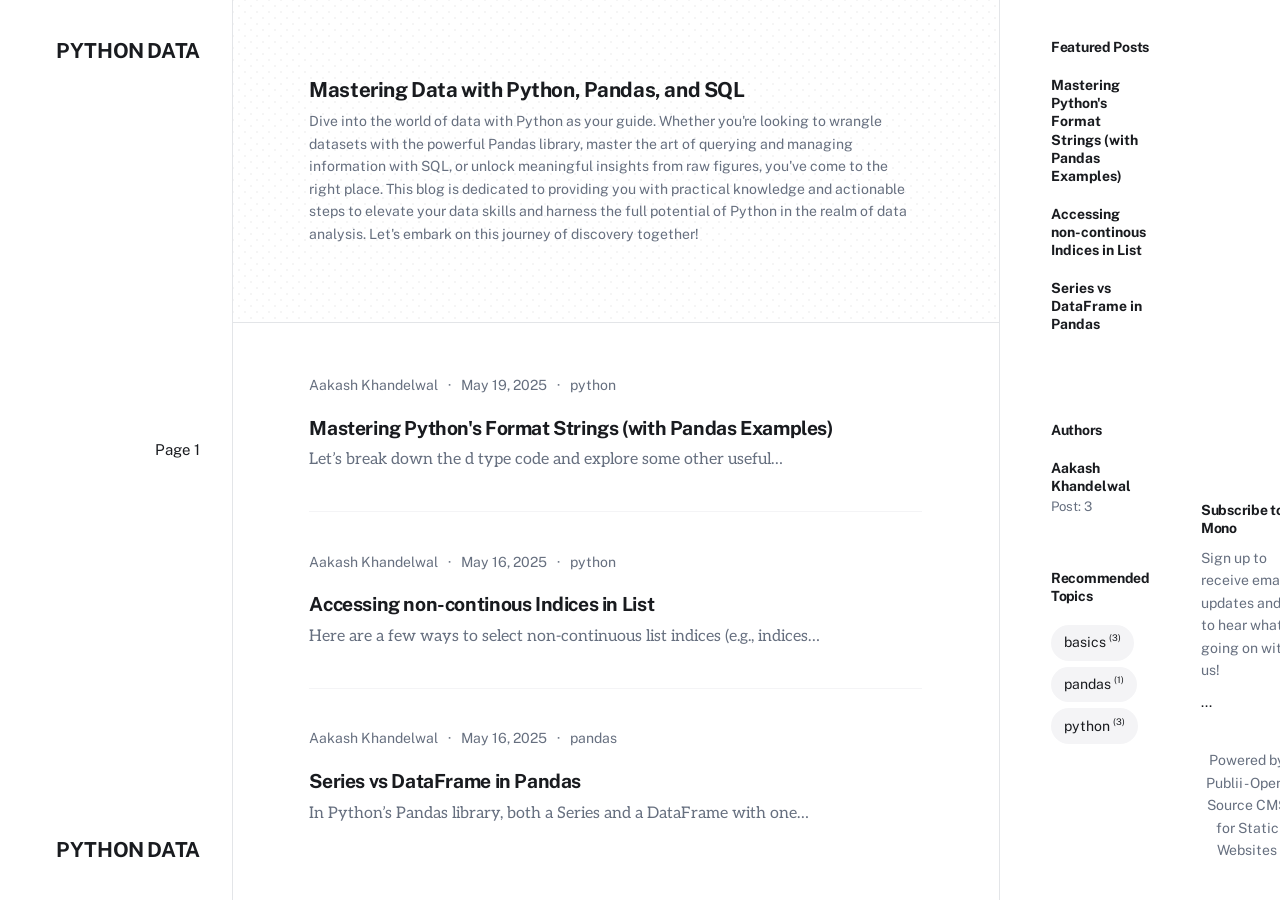
==== index.html @ e186901c "Updated from Publii" ====
<!DOCTYPE html><html lang="en-gb"><head><meta charset="utf-8"><meta http-equiv="X-UA-Compatible" content="IE=edge"><meta name="viewport" content="width=device-width,initial-scale=1"><title>Python Data</title><meta name="generator" content="Publii Open-Source CMS for Static Site"><link rel="canonical" href="https://aakashkh.github.io/python_data/"><link rel="alternate" type="application/atom+xml" href="https://aakashkh.github.io/python_data/feed.xml" title="Python Data - RSS"><link rel="alternate" type="application/json" href="https://aakashkh.github.io/python_data/feed.json" title="Python Data - JSON"><meta property="og:title" content="Python Data"><meta property="og:site_name" content="Python Data"><meta property="og:description" content=""><meta property="og:url" content="https://aakashkh.github.io/python_data/"><meta property="og:type" content="website"><link rel="preload" href="https://aakashkh.github.io/python_data/assets/dynamic/fonts/publicsans/publicsans.woff2" as="font" type="font/woff2" crossorigin><link rel="stylesheet" href="https://aakashkh.github.io/python_data/assets/css/style.css?v=11d981b0a2276718644835b52f100a76"><script type="application/ld+json">{"@context":"http://schema.org","@type":"Organization","name":"Python Data","url":"https://aakashkh.github.io/python_data/"}</script><noscript><style>img[loading] {
                    opacity: 1;
                }</style></noscript></head><body class="home-template"><div class="container"><div class="left-bar"><div class="left-bar__inner"><header class="header"><a class="logo" href="https://aakashkh.github.io/python_data/">Python Data</a><nav class="navbar"><button class="navbar__toggle" aria-label="Menu" aria-haspopup="true" aria-expanded="false"><span class="navbar__toggle__box"><span class="navbar__toggle__inner">Menu</span></span></button><ul class="navbar__menu"><li><a href="https://aakashkh.github.io/python_data/first-page.html" target="_self" aria-label="Page 1"><span>Page 1</span></a></li></ul></nav><a class="logo logo--atbottom" href="https://aakashkh.github.io/python_data/">Python Data</a></header></div></div><main class="main"><div class="hero"><div class="main__inner"><h1>Mastering Data with Python, Pandas, and SQL</h1><p>Dive into the world of data with Python as your guide. Whether you're looking to wrangle datasets with the powerful Pandas library, master the art of querying and managing information with SQL, or unlock meaningful insights from raw figures, you've come to the right place. This blog is dedicated to providing you with practical knowledge and actionable steps to elevate your data skills and harness the full potential of Python in the realm of data analysis. Let's embark on this journey of discovery together!</p></div></div><div class="main__inner"><article class="c-card"><div class="c-card__meta"><div class="c-card__author"><a href="https://aakashkh.github.io/python_data/authors/aakash-khandelwal/">Aakash Khandelwal</a></div><time datetime="2025-05-19T15:22">May 19, 2025 </time><a href="https://aakashkh.github.io/python_data/tags/python/" class="c-card-tag">python</a></div><header class="c-card__header"><h2 class="c-card__title"><a href="https://aakashkh.github.io/python_data/format-strings-python-pandas.html">Mastering Python&#x27;s Format Strings (with Pandas Examples)</a></h2><p>Let’s break down the d type code and explore some other useful&hellip;</p></header></article><article class="c-card"><div class="c-card__meta"><div class="c-card__author"><a href="https://aakashkh.github.io/python_data/authors/aakash-khandelwal/">Aakash Khandelwal</a></div><time datetime="2025-05-16T15:06">May 16, 2025 </time><a href="https://aakashkh.github.io/python_data/tags/python/" class="c-card-tag">python</a></div><header class="c-card__header"><h2 class="c-card__title"><a href="https://aakashkh.github.io/python_data/accessing-non-continous-indices-in-list.html">Accessing non-continous Indices in List</a></h2><p>Here are a few ways to select non-continuous list indices (e.g., indices&hellip;</p></header></article><article class="c-card"><div class="c-card__meta"><div class="c-card__author"><a href="https://aakashkh.github.io/python_data/authors/aakash-khandelwal/">Aakash Khandelwal</a></div><time datetime="2025-05-16T13:18">May 16, 2025 </time><a href="https://aakashkh.github.io/python_data/tags/pandas/" class="c-card-tag">pandas</a></div><header class="c-card__header"><h2 class="c-card__title"><a href="https://aakashkh.github.io/python_data/series-vs-dataframe-in-pandas.html">Series vs DataFrame in Pandas</a></h2><p>In Python’s Pandas library, both a Series and a DataFrame with one&hellip;</p></header></article></div></main><div class="right-bar"><div class="right-bar__inner"><div class="sidebar"><section class="box featured"><h3 class="box__title">Featured Posts</h3><ul class="featured__container"><li class="featured__item"><div><a href="https://aakashkh.github.io/python_data/format-strings-python-pandas.html" class="featured__title">Mastering Python&#x27;s Format Strings (with Pandas Examples)</a></div></li><li class="featured__item"><div><a href="https://aakashkh.github.io/python_data/accessing-non-continous-indices-in-list.html" class="featured__title">Accessing non-continous Indices in List</a></div></li><li class="featured__item"><div><a href="https://aakashkh.github.io/python_data/series-vs-dataframe-in-pandas.html" class="featured__title">Series vs DataFrame in Pandas</a></div></li></ul></section><section class="box authors"><h3 class="box__title">Authors</h3><ul class="authors__cotainer"><li class="authors__item"><div><a href="https://aakashkh.github.io/python_data/authors/aakash-khandelwal/" class="authors__title">Aakash Khandelwal</a> <span class="authors__meta">Post: 3</span></div></li></ul></section><section class="box tags"><h3 class="box__title">Recommended Topics</h3><ul class="tags__list"><li class="tags__item"><a href="https://aakashkh.github.io/python_data/tags/basics/" class="btn btn--gray">basics <sup>(3)</sup></a></li><li class="tags__item"><a href="https://aakashkh.github.io/python_data/tags/pandas/" class="btn btn--gray">pandas <sup>(1)</sup></a></li><li class="tags__item"><a href="https://aakashkh.github.io/python_data/tags/python/" class="btn btn--gray">python <sup>(3)</sup></a></li></ul></section><section class="box newsletter"><h3 class="box__title">Subscribe to Mono</h3><p class="newsletter__desc">Sign up to receive email updates and to hear what's going on with us!</p><form>...</form></section><div class="box copyright">Powered by Publii - Open-Source CMS for Static Websites</div></div></div></div></div><script defer="defer" src="https://aakashkh.github.io/python_data/assets/js/scripts.min.js?v=b2d91bcadbf5db401b76eb5bb3092eb7"></script><script>var images = document.querySelectorAll('img[loading]');
        for (var i = 0; i < images.length; i++) {
            if (images[i].complete) {
                images[i].classList.add('is-loaded');
            } else {
                images[i].addEventListener('load', function () {
                    this.classList.add('is-loaded');
                }, false);
            }
        }</script></body></html>
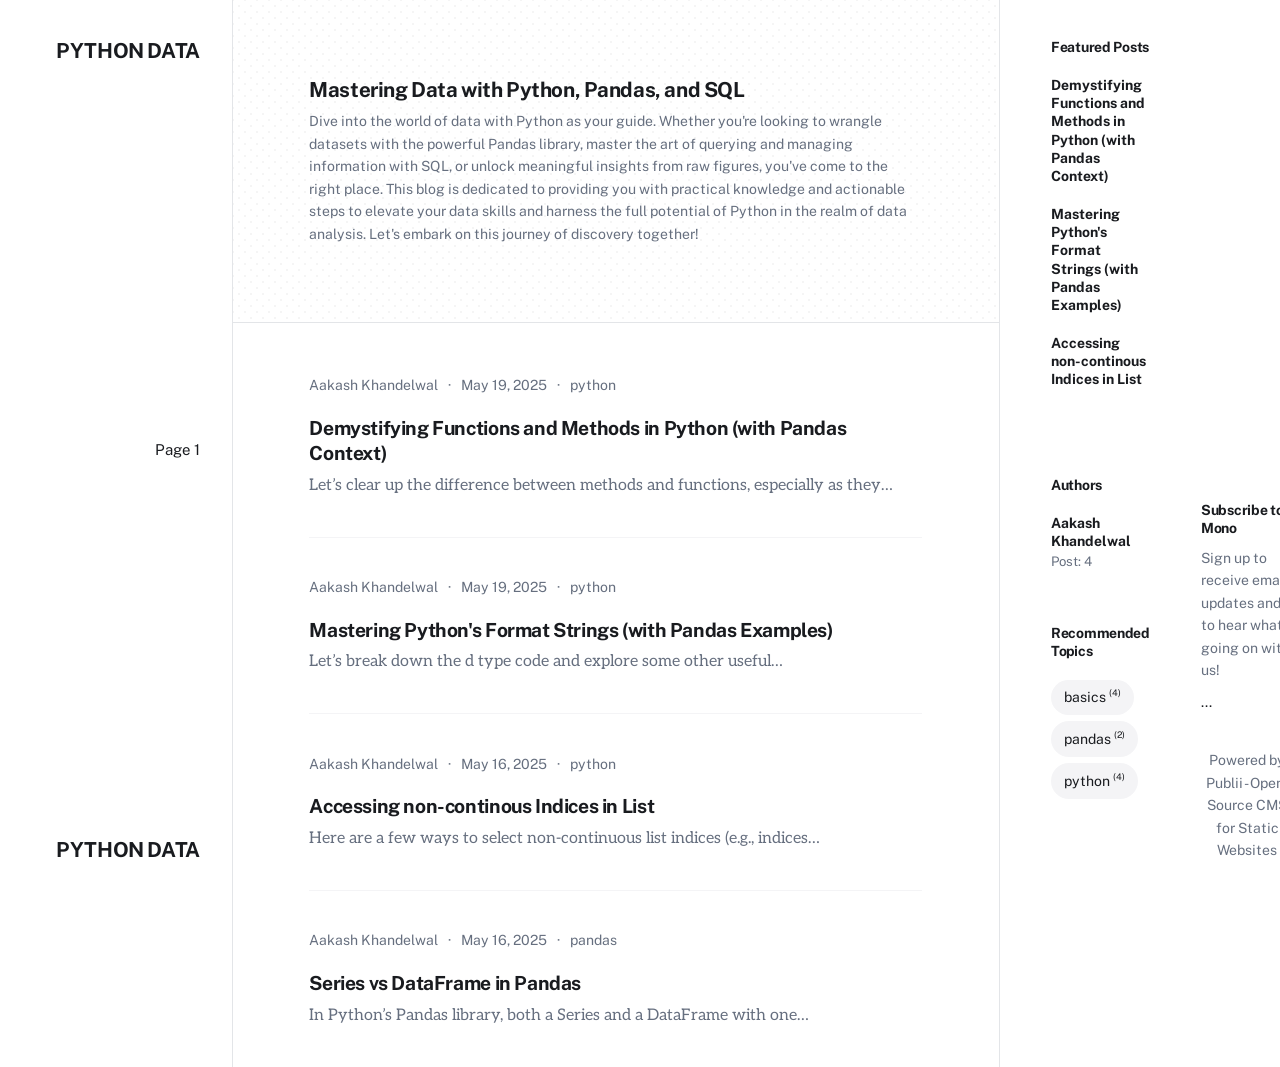
==== commit c3d1d80b: "Updated from Publii" ====
--- a/index.html
+++ b/index.html
@@ -1,6 +1,6 @@
 <!DOCTYPE html><html lang="en-gb"><head><meta charset="utf-8"><meta http-equiv="X-UA-Compatible" content="IE=edge"><meta name="viewport" content="width=device-width,initial-scale=1"><title>Python Data</title><meta name="generator" content="Publii Open-Source CMS for Static Site"><link rel="canonical" href="https://aakashkh.github.io/python_data/"><link rel="alternate" type="application/atom+xml" href="https://aakashkh.github.io/python_data/feed.xml" title="Python Data - RSS"><link rel="alternate" type="application/json" href="https://aakashkh.github.io/python_data/feed.json" title="Python Data - JSON"><meta property="og:title" content="Python Data"><meta property="og:site_name" content="Python Data"><meta property="og:description" content=""><meta property="og:url" content="https://aakashkh.github.io/python_data/"><meta property="og:type" content="website"><link rel="preload" href="https://aakashkh.github.io/python_data/assets/dynamic/fonts/publicsans/publicsans.woff2" as="font" type="font/woff2" crossorigin><link rel="stylesheet" href="https://aakashkh.github.io/python_data/assets/css/style.css?v=11d981b0a2276718644835b52f100a76"><script type="application/ld+json">{"@context":"http://schema.org","@type":"Organization","name":"Python Data","url":"https://aakashkh.github.io/python_data/"}</script><noscript><style>img[loading] {
                     opacity: 1;
-                }</style></noscript></head><body class="home-template"><div class="container"><div class="left-bar"><div class="left-bar__inner"><header class="header"><a class="logo" href="https://aakashkh.github.io/python_data/">Python Data</a><nav class="navbar"><button class="navbar__toggle" aria-label="Menu" aria-haspopup="true" aria-expanded="false"><span class="navbar__toggle__box"><span class="navbar__toggle__inner">Menu</span></span></button><ul class="navbar__menu"><li><a href="https://aakashkh.github.io/python_data/first-page.html" target="_self" aria-label="Page 1"><span>Page 1</span></a></li></ul></nav><a class="logo logo--atbottom" href="https://aakashkh.github.io/python_data/">Python Data</a></header></div></div><main class="main"><div class="hero"><div class="main__inner"><h1>Mastering Data with Python, Pandas, and SQL</h1><p>Dive into the world of data with Python as your guide. Whether you're looking to wrangle datasets with the powerful Pandas library, master the art of querying and managing information with SQL, or unlock meaningful insights from raw figures, you've come to the right place. This blog is dedicated to providing you with practical knowledge and actionable steps to elevate your data skills and harness the full potential of Python in the realm of data analysis. Let's embark on this journey of discovery together!</p></div></div><div class="main__inner"><article class="c-card"><div class="c-card__meta"><div class="c-card__author"><a href="https://aakashkh.github.io/python_data/authors/aakash-khandelwal/">Aakash Khandelwal</a></div><time datetime="2025-05-19T15:22">May 19, 2025 </time><a href="https://aakashkh.github.io/python_data/tags/python/" class="c-card-tag">python</a></div><header class="c-card__header"><h2 class="c-card__title"><a href="https://aakashkh.github.io/python_data/format-strings-python-pandas.html">Mastering Python&#x27;s Format Strings (with Pandas Examples)</a></h2><p>Let’s break down the d type code and explore some other useful&hellip;</p></header></article><article class="c-card"><div class="c-card__meta"><div class="c-card__author"><a href="https://aakashkh.github.io/python_data/authors/aakash-khandelwal/">Aakash Khandelwal</a></div><time datetime="2025-05-16T15:06">May 16, 2025 </time><a href="https://aakashkh.github.io/python_data/tags/python/" class="c-card-tag">python</a></div><header class="c-card__header"><h2 class="c-card__title"><a href="https://aakashkh.github.io/python_data/accessing-non-continous-indices-in-list.html">Accessing non-continous Indices in List</a></h2><p>Here are a few ways to select non-continuous list indices (e.g., indices&hellip;</p></header></article><article class="c-card"><div class="c-card__meta"><div class="c-card__author"><a href="https://aakashkh.github.io/python_data/authors/aakash-khandelwal/">Aakash Khandelwal</a></div><time datetime="2025-05-16T13:18">May 16, 2025 </time><a href="https://aakashkh.github.io/python_data/tags/pandas/" class="c-card-tag">pandas</a></div><header class="c-card__header"><h2 class="c-card__title"><a href="https://aakashkh.github.io/python_data/series-vs-dataframe-in-pandas.html">Series vs DataFrame in Pandas</a></h2><p>In Python’s Pandas library, both a Series and a DataFrame with one&hellip;</p></header></article></div></main><div class="right-bar"><div class="right-bar__inner"><div class="sidebar"><section class="box featured"><h3 class="box__title">Featured Posts</h3><ul class="featured__container"><li class="featured__item"><div><a href="https://aakashkh.github.io/python_data/format-strings-python-pandas.html" class="featured__title">Mastering Python&#x27;s Format Strings (with Pandas Examples)</a></div></li><li class="featured__item"><div><a href="https://aakashkh.github.io/python_data/accessing-non-continous-indices-in-list.html" class="featured__title">Accessing non-continous Indices in List</a></div></li><li class="featured__item"><div><a href="https://aakashkh.github.io/python_data/series-vs-dataframe-in-pandas.html" class="featured__title">Series vs DataFrame in Pandas</a></div></li></ul></section><section class="box authors"><h3 class="box__title">Authors</h3><ul class="authors__cotainer"><li class="authors__item"><div><a href="https://aakashkh.github.io/python_data/authors/aakash-khandelwal/" class="authors__title">Aakash Khandelwal</a> <span class="authors__meta">Post: 3</span></div></li></ul></section><section class="box tags"><h3 class="box__title">Recommended Topics</h3><ul class="tags__list"><li class="tags__item"><a href="https://aakashkh.github.io/python_data/tags/basics/" class="btn btn--gray">basics <sup>(3)</sup></a></li><li class="tags__item"><a href="https://aakashkh.github.io/python_data/tags/pandas/" class="btn btn--gray">pandas <sup>(1)</sup></a></li><li class="tags__item"><a href="https://aakashkh.github.io/python_data/tags/python/" class="btn btn--gray">python <sup>(3)</sup></a></li></ul></section><section class="box newsletter"><h3 class="box__title">Subscribe to Mono</h3><p class="newsletter__desc">Sign up to receive email updates and to hear what's going on with us!</p><form>...</form></section><div class="box copyright">Powered by Publii - Open-Source CMS for Static Websites</div></div></div></div></div><script defer="defer" src="https://aakashkh.github.io/python_data/assets/js/scripts.min.js?v=b2d91bcadbf5db401b76eb5bb3092eb7"></script><script>var images = document.querySelectorAll('img[loading]');
+                }</style></noscript></head><body class="home-template"><div class="container"><div class="left-bar"><div class="left-bar__inner"><header class="header"><a class="logo" href="https://aakashkh.github.io/python_data/">Python Data</a><nav class="navbar"><button class="navbar__toggle" aria-label="Menu" aria-haspopup="true" aria-expanded="false"><span class="navbar__toggle__box"><span class="navbar__toggle__inner">Menu</span></span></button><ul class="navbar__menu"><li><a href="https://aakashkh.github.io/python_data/first-page.html" target="_self" aria-label="Page 1"><span>Page 1</span></a></li></ul></nav><a class="logo logo--atbottom" href="https://aakashkh.github.io/python_data/">Python Data</a></header></div></div><main class="main"><div class="hero"><div class="main__inner"><h1>Mastering Data with Python, Pandas, and SQL</h1><p>Dive into the world of data with Python as your guide. Whether you're looking to wrangle datasets with the powerful Pandas library, master the art of querying and managing information with SQL, or unlock meaningful insights from raw figures, you've come to the right place. This blog is dedicated to providing you with practical knowledge and actionable steps to elevate your data skills and harness the full potential of Python in the realm of data analysis. Let's embark on this journey of discovery together!</p></div></div><div class="main__inner"><article class="c-card"><div class="c-card__meta"><div class="c-card__author"><a href="https://aakashkh.github.io/python_data/authors/aakash-khandelwal/">Aakash Khandelwal</a></div><time datetime="2025-05-19T16:31">May 19, 2025 </time><a href="https://aakashkh.github.io/python_data/tags/python/" class="c-card-tag">python</a></div><header class="c-card__header"><h2 class="c-card__title"><a href="https://aakashkh.github.io/python_data/python-methods-functions-difference.html">Demystifying Functions and Methods in Python (with Pandas Context)</a></h2><p>Let’s clear up the difference between methods and functions, especially as they&hellip;</p></header></article><article class="c-card"><div class="c-card__meta"><div class="c-card__author"><a href="https://aakashkh.github.io/python_data/authors/aakash-khandelwal/">Aakash Khandelwal</a></div><time datetime="2025-05-19T15:22">May 19, 2025 </time><a href="https://aakashkh.github.io/python_data/tags/python/" class="c-card-tag">python</a></div><header class="c-card__header"><h2 class="c-card__title"><a href="https://aakashkh.github.io/python_data/format-strings-python-pandas.html">Mastering Python&#x27;s Format Strings (with Pandas Examples)</a></h2><p>Let’s break down the d type code and explore some other useful&hellip;</p></header></article><article class="c-card"><div class="c-card__meta"><div class="c-card__author"><a href="https://aakashkh.github.io/python_data/authors/aakash-khandelwal/">Aakash Khandelwal</a></div><time datetime="2025-05-16T15:06">May 16, 2025 </time><a href="https://aakashkh.github.io/python_data/tags/python/" class="c-card-tag">python</a></div><header class="c-card__header"><h2 class="c-card__title"><a href="https://aakashkh.github.io/python_data/accessing-non-continous-indices-in-list.html">Accessing non-continous Indices in List</a></h2><p>Here are a few ways to select non-continuous list indices (e.g., indices&hellip;</p></header></article><article class="c-card"><div class="c-card__meta"><div class="c-card__author"><a href="https://aakashkh.github.io/python_data/authors/aakash-khandelwal/">Aakash Khandelwal</a></div><time datetime="2025-05-16T13:18">May 16, 2025 </time><a href="https://aakashkh.github.io/python_data/tags/pandas/" class="c-card-tag">pandas</a></div><header class="c-card__header"><h2 class="c-card__title"><a href="https://aakashkh.github.io/python_data/series-vs-dataframe-in-pandas.html">Series vs DataFrame in Pandas</a></h2><p>In Python’s Pandas library, both a Series and a DataFrame with one&hellip;</p></header></article></div></main><div class="right-bar"><div class="right-bar__inner"><div class="sidebar"><section class="box featured"><h3 class="box__title">Featured Posts</h3><ul class="featured__container"><li class="featured__item"><div><a href="https://aakashkh.github.io/python_data/python-methods-functions-difference.html" class="featured__title">Demystifying Functions and Methods in Python (with Pandas Context)</a></div></li><li class="featured__item"><div><a href="https://aakashkh.github.io/python_data/format-strings-python-pandas.html" class="featured__title">Mastering Python&#x27;s Format Strings (with Pandas Examples)</a></div></li><li class="featured__item"><div><a href="https://aakashkh.github.io/python_data/accessing-non-continous-indices-in-list.html" class="featured__title">Accessing non-continous Indices in List</a></div></li></ul></section><section class="box authors"><h3 class="box__title">Authors</h3><ul class="authors__cotainer"><li class="authors__item"><div><a href="https://aakashkh.github.io/python_data/authors/aakash-khandelwal/" class="authors__title">Aakash Khandelwal</a> <span class="authors__meta">Post: 4</span></div></li></ul></section><section class="box tags"><h3 class="box__title">Recommended Topics</h3><ul class="tags__list"><li class="tags__item"><a href="https://aakashkh.github.io/python_data/tags/basics/" class="btn btn--gray">basics <sup>(4)</sup></a></li><li class="tags__item"><a href="https://aakashkh.github.io/python_data/tags/pandas/" class="btn btn--gray">pandas <sup>(2)</sup></a></li><li class="tags__item"><a href="https://aakashkh.github.io/python_data/tags/python/" class="btn btn--gray">python <sup>(4)</sup></a></li></ul></section><section class="box newsletter"><h3 class="box__title">Subscribe to Mono</h3><p class="newsletter__desc">Sign up to receive email updates and to hear what's going on with us!</p><form>...</form></section><div class="box copyright">Powered by Publii - Open-Source CMS for Static Websites</div></div></div></div></div><script defer="defer" src="https://aakashkh.github.io/python_data/assets/js/scripts.min.js?v=b2d91bcadbf5db401b76eb5bb3092eb7"></script><script>var images = document.querySelectorAll('img[loading]');
         for (var i = 0; i < images.length; i++) {
             if (images[i].complete) {
                 images[i].classList.add('is-loaded');
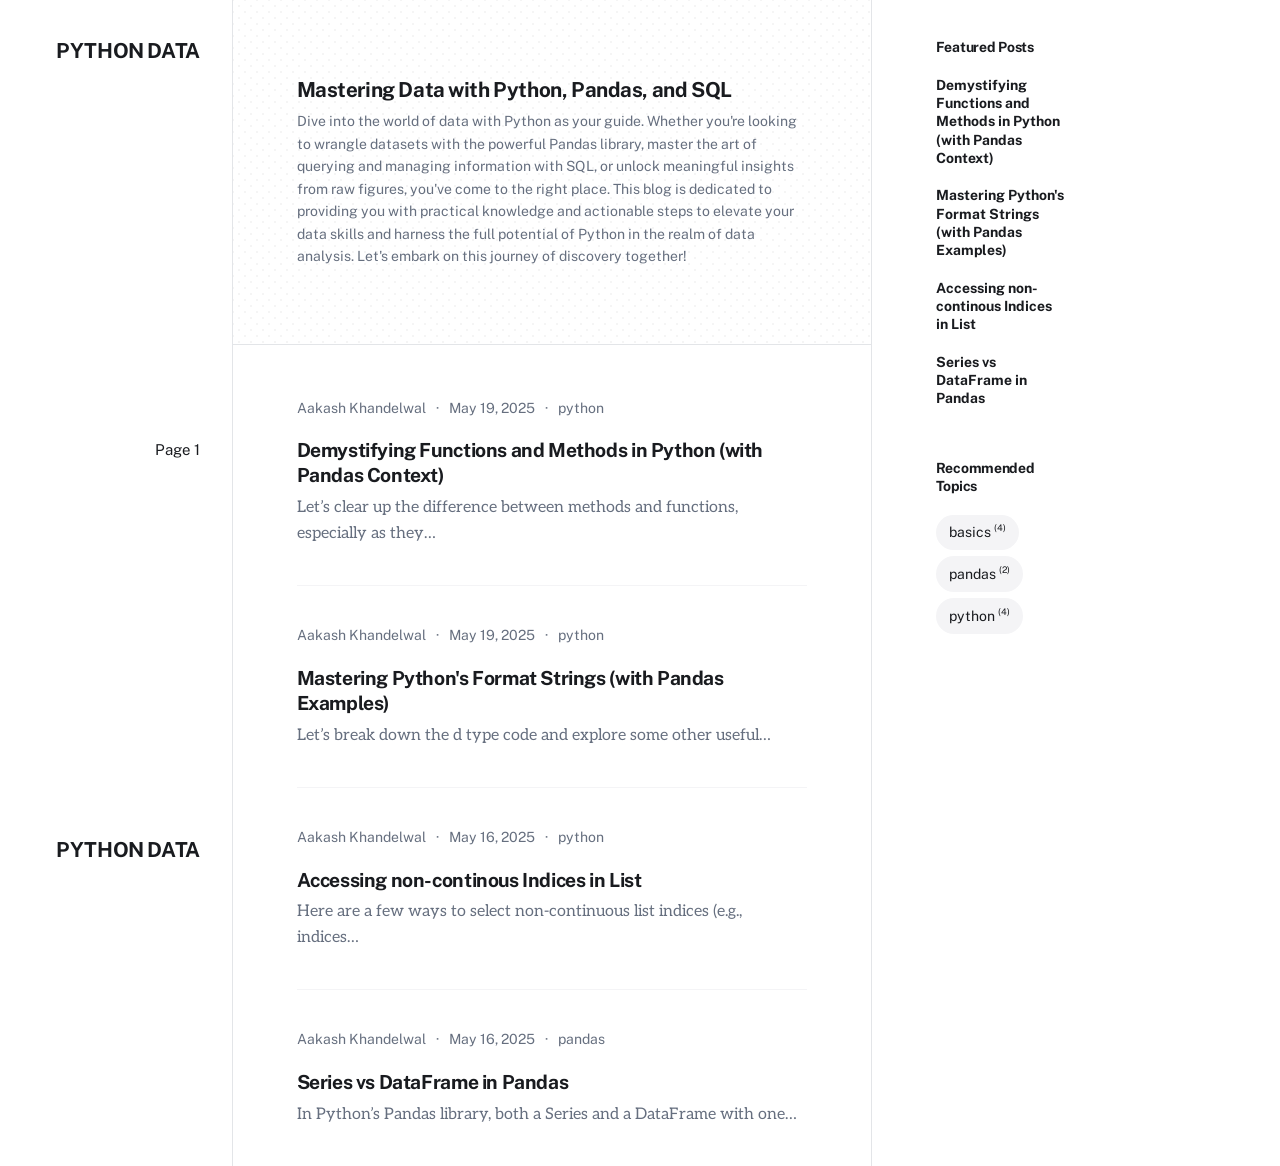
==== commit 19428123: "Updated from Publii" ====
--- a/index.html
+++ b/index.html
@@ -1,6 +1,6 @@
-<!DOCTYPE html><html lang="en-gb"><head><meta charset="utf-8"><meta http-equiv="X-UA-Compatible" content="IE=edge"><meta name="viewport" content="width=device-width,initial-scale=1"><title>Python Data</title><meta name="generator" content="Publii Open-Source CMS for Static Site"><link rel="canonical" href="https://aakashkh.github.io/python_data/"><link rel="alternate" type="application/atom+xml" href="https://aakashkh.github.io/python_data/feed.xml" title="Python Data - RSS"><link rel="alternate" type="application/json" href="https://aakashkh.github.io/python_data/feed.json" title="Python Data - JSON"><meta property="og:title" content="Python Data"><meta property="og:site_name" content="Python Data"><meta property="og:description" content=""><meta property="og:url" content="https://aakashkh.github.io/python_data/"><meta property="og:type" content="website"><link rel="preload" href="https://aakashkh.github.io/python_data/assets/dynamic/fonts/publicsans/publicsans.woff2" as="font" type="font/woff2" crossorigin><link rel="stylesheet" href="https://aakashkh.github.io/python_data/assets/css/style.css?v=11d981b0a2276718644835b52f100a76"><script type="application/ld+json">{"@context":"http://schema.org","@type":"Organization","name":"Python Data","url":"https://aakashkh.github.io/python_data/"}</script><noscript><style>img[loading] {
+<!DOCTYPE html><html lang="en-gb"><head><meta charset="utf-8"><meta http-equiv="X-UA-Compatible" content="IE=edge"><meta name="viewport" content="width=device-width,initial-scale=1"><title>Python Data</title><meta name="generator" content="Publii Open-Source CMS for Static Site"><link rel="canonical" href="https://aakashkh.github.io/python_data/"><link rel="alternate" type="application/atom+xml" href="https://aakashkh.github.io/python_data/feed.xml" title="Python Data - RSS"><link rel="alternate" type="application/json" href="https://aakashkh.github.io/python_data/feed.json" title="Python Data - JSON"><meta property="og:title" content="Python Data"><meta property="og:site_name" content="Python Data"><meta property="og:description" content=""><meta property="og:url" content="https://aakashkh.github.io/python_data/"><meta property="og:type" content="website"><link rel="preload" href="https://aakashkh.github.io/python_data/assets/dynamic/fonts/publicsans/publicsans.woff2" as="font" type="font/woff2" crossorigin><link rel="stylesheet" href="https://aakashkh.github.io/python_data/assets/css/style.css?v=e8c817e004a4a63c1b6795a25deacd76"><script type="application/ld+json">{"@context":"http://schema.org","@type":"Organization","name":"Python Data","url":"https://aakashkh.github.io/python_data/"}</script><noscript><style>img[loading] {
                     opacity: 1;
-                }</style></noscript></head><body class="home-template"><div class="container"><div class="left-bar"><div class="left-bar__inner"><header class="header"><a class="logo" href="https://aakashkh.github.io/python_data/">Python Data</a><nav class="navbar"><button class="navbar__toggle" aria-label="Menu" aria-haspopup="true" aria-expanded="false"><span class="navbar__toggle__box"><span class="navbar__toggle__inner">Menu</span></span></button><ul class="navbar__menu"><li><a href="https://aakashkh.github.io/python_data/first-page.html" target="_self" aria-label="Page 1"><span>Page 1</span></a></li></ul></nav><a class="logo logo--atbottom" href="https://aakashkh.github.io/python_data/">Python Data</a></header></div></div><main class="main"><div class="hero"><div class="main__inner"><h1>Mastering Data with Python, Pandas, and SQL</h1><p>Dive into the world of data with Python as your guide. Whether you're looking to wrangle datasets with the powerful Pandas library, master the art of querying and managing information with SQL, or unlock meaningful insights from raw figures, you've come to the right place. This blog is dedicated to providing you with practical knowledge and actionable steps to elevate your data skills and harness the full potential of Python in the realm of data analysis. Let's embark on this journey of discovery together!</p></div></div><div class="main__inner"><article class="c-card"><div class="c-card__meta"><div class="c-card__author"><a href="https://aakashkh.github.io/python_data/authors/aakash-khandelwal/">Aakash Khandelwal</a></div><time datetime="2025-05-19T16:31">May 19, 2025 </time><a href="https://aakashkh.github.io/python_data/tags/python/" class="c-card-tag">python</a></div><header class="c-card__header"><h2 class="c-card__title"><a href="https://aakashkh.github.io/python_data/python-methods-functions-difference.html">Demystifying Functions and Methods in Python (with Pandas Context)</a></h2><p>Let’s clear up the difference between methods and functions, especially as they&hellip;</p></header></article><article class="c-card"><div class="c-card__meta"><div class="c-card__author"><a href="https://aakashkh.github.io/python_data/authors/aakash-khandelwal/">Aakash Khandelwal</a></div><time datetime="2025-05-19T15:22">May 19, 2025 </time><a href="https://aakashkh.github.io/python_data/tags/python/" class="c-card-tag">python</a></div><header class="c-card__header"><h2 class="c-card__title"><a href="https://aakashkh.github.io/python_data/format-strings-python-pandas.html">Mastering Python&#x27;s Format Strings (with Pandas Examples)</a></h2><p>Let’s break down the d type code and explore some other useful&hellip;</p></header></article><article class="c-card"><div class="c-card__meta"><div class="c-card__author"><a href="https://aakashkh.github.io/python_data/authors/aakash-khandelwal/">Aakash Khandelwal</a></div><time datetime="2025-05-16T15:06">May 16, 2025 </time><a href="https://aakashkh.github.io/python_data/tags/python/" class="c-card-tag">python</a></div><header class="c-card__header"><h2 class="c-card__title"><a href="https://aakashkh.github.io/python_data/accessing-non-continous-indices-in-list.html">Accessing non-continous Indices in List</a></h2><p>Here are a few ways to select non-continuous list indices (e.g., indices&hellip;</p></header></article><article class="c-card"><div class="c-card__meta"><div class="c-card__author"><a href="https://aakashkh.github.io/python_data/authors/aakash-khandelwal/">Aakash Khandelwal</a></div><time datetime="2025-05-16T13:18">May 16, 2025 </time><a href="https://aakashkh.github.io/python_data/tags/pandas/" class="c-card-tag">pandas</a></div><header class="c-card__header"><h2 class="c-card__title"><a href="https://aakashkh.github.io/python_data/series-vs-dataframe-in-pandas.html">Series vs DataFrame in Pandas</a></h2><p>In Python’s Pandas library, both a Series and a DataFrame with one&hellip;</p></header></article></div></main><div class="right-bar"><div class="right-bar__inner"><div class="sidebar"><section class="box featured"><h3 class="box__title">Featured Posts</h3><ul class="featured__container"><li class="featured__item"><div><a href="https://aakashkh.github.io/python_data/python-methods-functions-difference.html" class="featured__title">Demystifying Functions and Methods in Python (with Pandas Context)</a></div></li><li class="featured__item"><div><a href="https://aakashkh.github.io/python_data/format-strings-python-pandas.html" class="featured__title">Mastering Python&#x27;s Format Strings (with Pandas Examples)</a></div></li><li class="featured__item"><div><a href="https://aakashkh.github.io/python_data/accessing-non-continous-indices-in-list.html" class="featured__title">Accessing non-continous Indices in List</a></div></li></ul></section><section class="box authors"><h3 class="box__title">Authors</h3><ul class="authors__cotainer"><li class="authors__item"><div><a href="https://aakashkh.github.io/python_data/authors/aakash-khandelwal/" class="authors__title">Aakash Khandelwal</a> <span class="authors__meta">Post: 4</span></div></li></ul></section><section class="box tags"><h3 class="box__title">Recommended Topics</h3><ul class="tags__list"><li class="tags__item"><a href="https://aakashkh.github.io/python_data/tags/basics/" class="btn btn--gray">basics <sup>(4)</sup></a></li><li class="tags__item"><a href="https://aakashkh.github.io/python_data/tags/pandas/" class="btn btn--gray">pandas <sup>(2)</sup></a></li><li class="tags__item"><a href="https://aakashkh.github.io/python_data/tags/python/" class="btn btn--gray">python <sup>(4)</sup></a></li></ul></section><section class="box newsletter"><h3 class="box__title">Subscribe to Mono</h3><p class="newsletter__desc">Sign up to receive email updates and to hear what's going on with us!</p><form>...</form></section><div class="box copyright">Powered by Publii - Open-Source CMS for Static Websites</div></div></div></div></div><script defer="defer" src="https://aakashkh.github.io/python_data/assets/js/scripts.min.js?v=b2d91bcadbf5db401b76eb5bb3092eb7"></script><script>var images = document.querySelectorAll('img[loading]');
+                }</style></noscript></head><body class="home-template"><div class="container"><div class="left-bar"><div class="left-bar__inner"><header class="header"><a class="logo" href="https://aakashkh.github.io/python_data/">Python Data</a><nav class="navbar"><button class="navbar__toggle" aria-label="Menu" aria-haspopup="true" aria-expanded="false"><span class="navbar__toggle__box"><span class="navbar__toggle__inner">Menu</span></span></button><ul class="navbar__menu"><li><a href="https://aakashkh.github.io/python_data/first-page.html" target="_self" aria-label="Page 1"><span>Page 1</span></a></li></ul></nav><a class="logo logo--atbottom" href="https://aakashkh.github.io/python_data/">Python Data</a></header></div></div><main class="main"><div class="hero"><div class="main__inner"><h1>Mastering Data with Python, Pandas, and SQL</h1><p>Dive into the world of data with Python as your guide. Whether you're looking to wrangle datasets with the powerful Pandas library, master the art of querying and managing information with SQL, or unlock meaningful insights from raw figures, you've come to the right place. This blog is dedicated to providing you with practical knowledge and actionable steps to elevate your data skills and harness the full potential of Python in the realm of data analysis. Let's embark on this journey of discovery together!</p></div></div><div class="main__inner"><article class="c-card"><div class="c-card__meta"><div class="c-card__author"><a href="https://aakashkh.github.io/python_data/authors/aakash-khandelwal/">Aakash Khandelwal</a></div><time datetime="2025-05-19T16:31">May 19, 2025 </time><a href="https://aakashkh.github.io/python_data/tags/python/" class="c-card-tag">python</a></div><header class="c-card__header"><h2 class="c-card__title"><a href="https://aakashkh.github.io/python_data/python-methods-functions-difference.html">Demystifying Functions and Methods in Python (with Pandas Context)</a></h2><p>Let’s clear up the difference between methods and functions, especially as they&hellip;</p></header></article><article class="c-card"><div class="c-card__meta"><div class="c-card__author"><a href="https://aakashkh.github.io/python_data/authors/aakash-khandelwal/">Aakash Khandelwal</a></div><time datetime="2025-05-19T15:22">May 19, 2025 </time><a href="https://aakashkh.github.io/python_data/tags/python/" class="c-card-tag">python</a></div><header class="c-card__header"><h2 class="c-card__title"><a href="https://aakashkh.github.io/python_data/format-strings-python-pandas.html">Mastering Python&#x27;s Format Strings (with Pandas Examples)</a></h2><p>Let’s break down the d type code and explore some other useful&hellip;</p></header></article><article class="c-card"><div class="c-card__meta"><div class="c-card__author"><a href="https://aakashkh.github.io/python_data/authors/aakash-khandelwal/">Aakash Khandelwal</a></div><time datetime="2025-05-16T15:06">May 16, 2025 </time><a href="https://aakashkh.github.io/python_data/tags/python/" class="c-card-tag">python</a></div><header class="c-card__header"><h2 class="c-card__title"><a href="https://aakashkh.github.io/python_data/accessing-non-continous-indices-in-list.html">Accessing non-continous Indices in List</a></h2><p>Here are a few ways to select non-continuous list indices (e.g., indices&hellip;</p></header></article><article class="c-card"><div class="c-card__meta"><div class="c-card__author"><a href="https://aakashkh.github.io/python_data/authors/aakash-khandelwal/">Aakash Khandelwal</a></div><time datetime="2025-05-16T13:18">May 16, 2025 </time><a href="https://aakashkh.github.io/python_data/tags/pandas/" class="c-card-tag">pandas</a></div><header class="c-card__header"><h2 class="c-card__title"><a href="https://aakashkh.github.io/python_data/series-vs-dataframe-in-pandas.html">Series vs DataFrame in Pandas</a></h2><p>In Python’s Pandas library, both a Series and a DataFrame with one&hellip;</p></header></article></div></main><div class="right-bar"><div class="right-bar__inner"><div class="sidebar"><section class="box featured"><h3 class="box__title">Featured Posts</h3><ul class="featured__container"><li class="featured__item"><div><a href="https://aakashkh.github.io/python_data/python-methods-functions-difference.html" class="featured__title">Demystifying Functions and Methods in Python (with Pandas Context)</a></div></li><li class="featured__item"><div><a href="https://aakashkh.github.io/python_data/format-strings-python-pandas.html" class="featured__title">Mastering Python&#x27;s Format Strings (with Pandas Examples)</a></div></li><li class="featured__item"><div><a href="https://aakashkh.github.io/python_data/accessing-non-continous-indices-in-list.html" class="featured__title">Accessing non-continous Indices in List</a></div></li><li class="featured__item"><div><a href="https://aakashkh.github.io/python_data/series-vs-dataframe-in-pandas.html" class="featured__title">Series vs DataFrame in Pandas</a></div></li></ul></section><section class="box tags"><h3 class="box__title">Recommended Topics</h3><ul class="tags__list"><li class="tags__item"><a href="https://aakashkh.github.io/python_data/tags/basics/" class="btn btn--gray">basics <sup>(4)</sup></a></li><li class="tags__item"><a href="https://aakashkh.github.io/python_data/tags/pandas/" class="btn btn--gray">pandas <sup>(2)</sup></a></li><li class="tags__item"><a href="https://aakashkh.github.io/python_data/tags/python/" class="btn btn--gray">python <sup>(4)</sup></a></li></ul></section></div></div></div></div><script defer="defer" src="https://aakashkh.github.io/python_data/assets/js/scripts.min.js?v=b2d91bcadbf5db401b76eb5bb3092eb7"></script><script>var images = document.querySelectorAll('img[loading]');
         for (var i = 0; i < images.length; i++) {
             if (images[i].complete) {
                 images[i].classList.add('is-loaded');
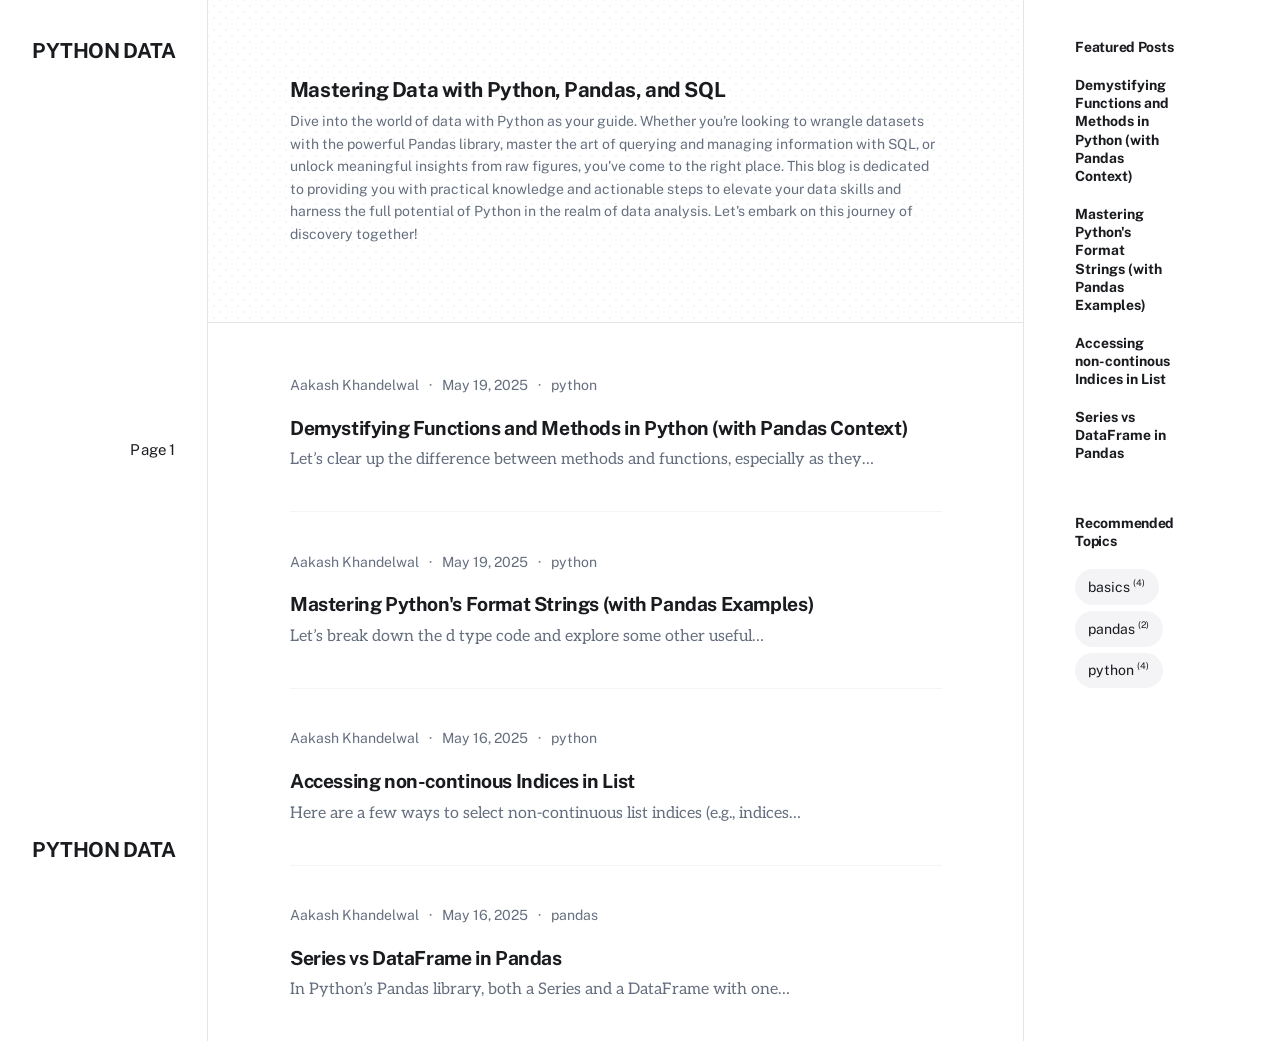
==== commit f09e1f42: "Updated from Publii" ====
--- a/index.html
+++ b/index.html
@@ -1,4 +1,4 @@
-<!DOCTYPE html><html lang="en-gb"><head><meta charset="utf-8"><meta http-equiv="X-UA-Compatible" content="IE=edge"><meta name="viewport" content="width=device-width,initial-scale=1"><title>Python Data</title><meta name="generator" content="Publii Open-Source CMS for Static Site"><link rel="canonical" href="https://aakashkh.github.io/python_data/"><link rel="alternate" type="application/atom+xml" href="https://aakashkh.github.io/python_data/feed.xml" title="Python Data - RSS"><link rel="alternate" type="application/json" href="https://aakashkh.github.io/python_data/feed.json" title="Python Data - JSON"><meta property="og:title" content="Python Data"><meta property="og:site_name" content="Python Data"><meta property="og:description" content=""><meta property="og:url" content="https://aakashkh.github.io/python_data/"><meta property="og:type" content="website"><link rel="preload" href="https://aakashkh.github.io/python_data/assets/dynamic/fonts/publicsans/publicsans.woff2" as="font" type="font/woff2" crossorigin><link rel="stylesheet" href="https://aakashkh.github.io/python_data/assets/css/style.css?v=e8c817e004a4a63c1b6795a25deacd76"><script type="application/ld+json">{"@context":"http://schema.org","@type":"Organization","name":"Python Data","url":"https://aakashkh.github.io/python_data/"}</script><noscript><style>img[loading] {
+<!DOCTYPE html><html lang="en-gb"><head><meta charset="utf-8"><meta http-equiv="X-UA-Compatible" content="IE=edge"><meta name="viewport" content="width=device-width,initial-scale=1"><title>Python Data</title><meta name="generator" content="Publii Open-Source CMS for Static Site"><link rel="canonical" href="https://aakashkh.github.io/python_data/"><link rel="alternate" type="application/atom+xml" href="https://aakashkh.github.io/python_data/feed.xml" title="Python Data - RSS"><link rel="alternate" type="application/json" href="https://aakashkh.github.io/python_data/feed.json" title="Python Data - JSON"><meta property="og:title" content="Python Data"><meta property="og:site_name" content="Python Data"><meta property="og:description" content=""><meta property="og:url" content="https://aakashkh.github.io/python_data/"><meta property="og:type" content="website"><link rel="preload" href="https://aakashkh.github.io/python_data/assets/dynamic/fonts/publicsans/publicsans.woff2" as="font" type="font/woff2" crossorigin><link rel="stylesheet" href="https://aakashkh.github.io/python_data/assets/css/style.css?v=3e08657cf54d503daa85c6de7f95964d"><script type="application/ld+json">{"@context":"http://schema.org","@type":"Organization","name":"Python Data","url":"https://aakashkh.github.io/python_data/"}</script><noscript><style>img[loading] {
                     opacity: 1;
                 }</style></noscript></head><body class="home-template"><div class="container"><div class="left-bar"><div class="left-bar__inner"><header class="header"><a class="logo" href="https://aakashkh.github.io/python_data/">Python Data</a><nav class="navbar"><button class="navbar__toggle" aria-label="Menu" aria-haspopup="true" aria-expanded="false"><span class="navbar__toggle__box"><span class="navbar__toggle__inner">Menu</span></span></button><ul class="navbar__menu"><li><a href="https://aakashkh.github.io/python_data/first-page.html" target="_self" aria-label="Page 1"><span>Page 1</span></a></li></ul></nav><a class="logo logo--atbottom" href="https://aakashkh.github.io/python_data/">Python Data</a></header></div></div><main class="main"><div class="hero"><div class="main__inner"><h1>Mastering Data with Python, Pandas, and SQL</h1><p>Dive into the world of data with Python as your guide. Whether you're looking to wrangle datasets with the powerful Pandas library, master the art of querying and managing information with SQL, or unlock meaningful insights from raw figures, you've come to the right place. This blog is dedicated to providing you with practical knowledge and actionable steps to elevate your data skills and harness the full potential of Python in the realm of data analysis. Let's embark on this journey of discovery together!</p></div></div><div class="main__inner"><article class="c-card"><div class="c-card__meta"><div class="c-card__author"><a href="https://aakashkh.github.io/python_data/authors/aakash-khandelwal/">Aakash Khandelwal</a></div><time datetime="2025-05-19T16:31">May 19, 2025 </time><a href="https://aakashkh.github.io/python_data/tags/python/" class="c-card-tag">python</a></div><header class="c-card__header"><h2 class="c-card__title"><a href="https://aakashkh.github.io/python_data/python-methods-functions-difference.html">Demystifying Functions and Methods in Python (with Pandas Context)</a></h2><p>Let’s clear up the difference between methods and functions, especially as they&hellip;</p></header></article><article class="c-card"><div class="c-card__meta"><div class="c-card__author"><a href="https://aakashkh.github.io/python_data/authors/aakash-khandelwal/">Aakash Khandelwal</a></div><time datetime="2025-05-19T15:22">May 19, 2025 </time><a href="https://aakashkh.github.io/python_data/tags/python/" class="c-card-tag">python</a></div><header class="c-card__header"><h2 class="c-card__title"><a href="https://aakashkh.github.io/python_data/format-strings-python-pandas.html">Mastering Python&#x27;s Format Strings (with Pandas Examples)</a></h2><p>Let’s break down the d type code and explore some other useful&hellip;</p></header></article><article class="c-card"><div class="c-card__meta"><div class="c-card__author"><a href="https://aakashkh.github.io/python_data/authors/aakash-khandelwal/">Aakash Khandelwal</a></div><time datetime="2025-05-16T15:06">May 16, 2025 </time><a href="https://aakashkh.github.io/python_data/tags/python/" class="c-card-tag">python</a></div><header class="c-card__header"><h2 class="c-card__title"><a href="https://aakashkh.github.io/python_data/accessing-non-continous-indices-in-list.html">Accessing non-continous Indices in List</a></h2><p>Here are a few ways to select non-continuous list indices (e.g., indices&hellip;</p></header></article><article class="c-card"><div class="c-card__meta"><div class="c-card__author"><a href="https://aakashkh.github.io/python_data/authors/aakash-khandelwal/">Aakash Khandelwal</a></div><time datetime="2025-05-16T13:18">May 16, 2025 </time><a href="https://aakashkh.github.io/python_data/tags/pandas/" class="c-card-tag">pandas</a></div><header class="c-card__header"><h2 class="c-card__title"><a href="https://aakashkh.github.io/python_data/series-vs-dataframe-in-pandas.html">Series vs DataFrame in Pandas</a></h2><p>In Python’s Pandas library, both a Series and a DataFrame with one&hellip;</p></header></article></div></main><div class="right-bar"><div class="right-bar__inner"><div class="sidebar"><section class="box featured"><h3 class="box__title">Featured Posts</h3><ul class="featured__container"><li class="featured__item"><div><a href="https://aakashkh.github.io/python_data/python-methods-functions-difference.html" class="featured__title">Demystifying Functions and Methods in Python (with Pandas Context)</a></div></li><li class="featured__item"><div><a href="https://aakashkh.github.io/python_data/format-strings-python-pandas.html" class="featured__title">Mastering Python&#x27;s Format Strings (with Pandas Examples)</a></div></li><li class="featured__item"><div><a href="https://aakashkh.github.io/python_data/accessing-non-continous-indices-in-list.html" class="featured__title">Accessing non-continous Indices in List</a></div></li><li class="featured__item"><div><a href="https://aakashkh.github.io/python_data/series-vs-dataframe-in-pandas.html" class="featured__title">Series vs DataFrame in Pandas</a></div></li></ul></section><section class="box tags"><h3 class="box__title">Recommended Topics</h3><ul class="tags__list"><li class="tags__item"><a href="https://aakashkh.github.io/python_data/tags/basics/" class="btn btn--gray">basics <sup>(4)</sup></a></li><li class="tags__item"><a href="https://aakashkh.github.io/python_data/tags/pandas/" class="btn btn--gray">pandas <sup>(2)</sup></a></li><li class="tags__item"><a href="https://aakashkh.github.io/python_data/tags/python/" class="btn btn--gray">python <sup>(4)</sup></a></li></ul></section></div></div></div></div><script defer="defer" src="https://aakashkh.github.io/python_data/assets/js/scripts.min.js?v=b2d91bcadbf5db401b76eb5bb3092eb7"></script><script>var images = document.querySelectorAll('img[loading]');
         for (var i = 0; i < images.length; i++) {
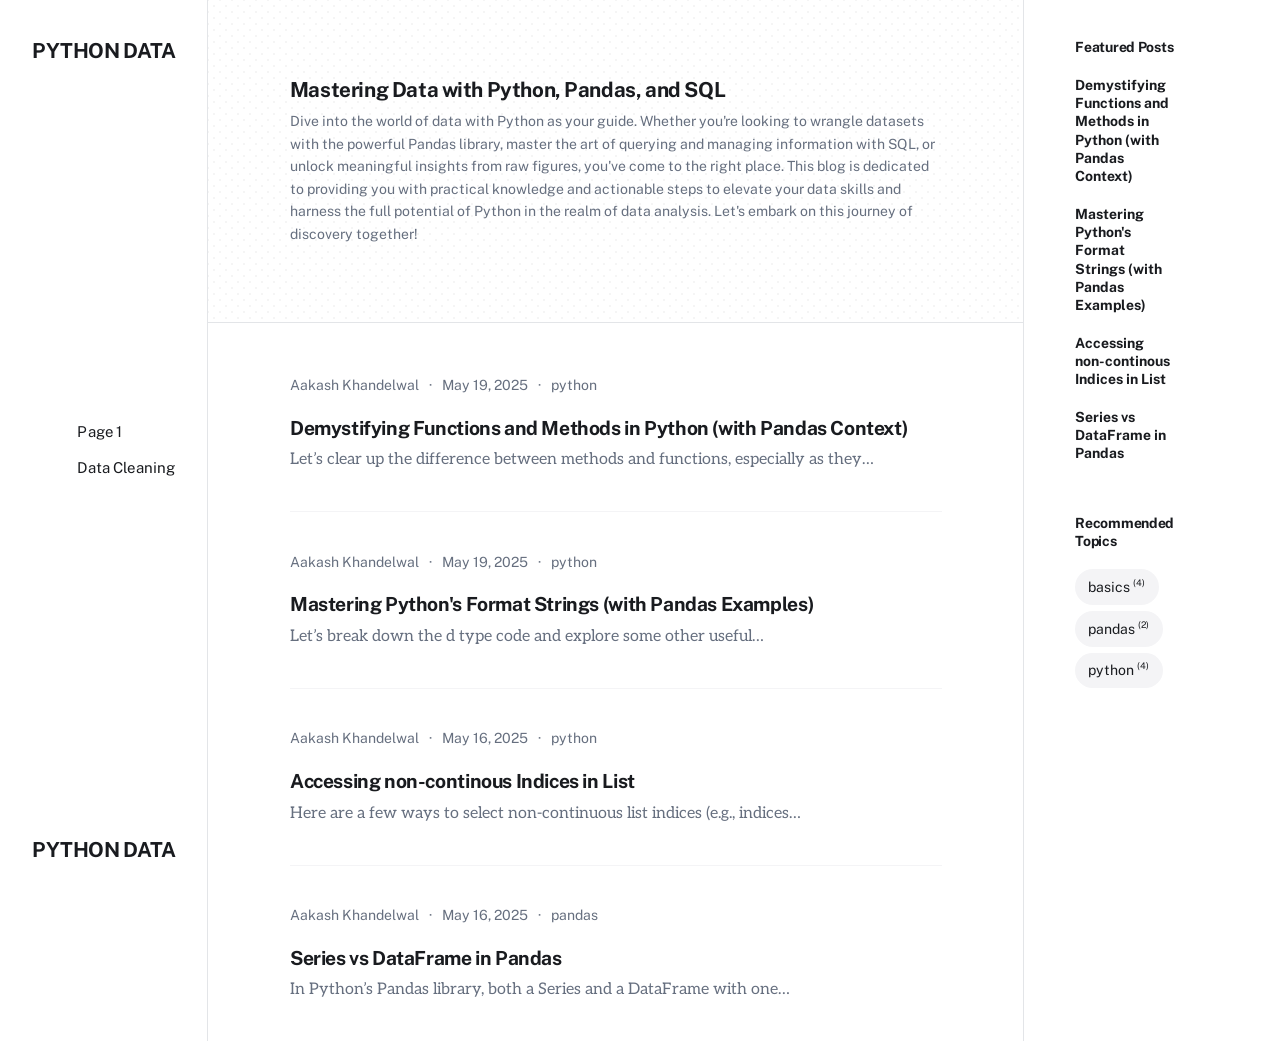
==== commit 8f839627: "Updated from Publii" ====
--- a/index.html
+++ b/index.html
@@ -1,6 +1,6 @@
 <!DOCTYPE html><html lang="en-gb"><head><meta charset="utf-8"><meta http-equiv="X-UA-Compatible" content="IE=edge"><meta name="viewport" content="width=device-width,initial-scale=1"><title>Python Data</title><meta name="generator" content="Publii Open-Source CMS for Static Site"><link rel="canonical" href="https://aakashkh.github.io/python_data/"><link rel="alternate" type="application/atom+xml" href="https://aakashkh.github.io/python_data/feed.xml" title="Python Data - RSS"><link rel="alternate" type="application/json" href="https://aakashkh.github.io/python_data/feed.json" title="Python Data - JSON"><meta property="og:title" content="Python Data"><meta property="og:site_name" content="Python Data"><meta property="og:description" content=""><meta property="og:url" content="https://aakashkh.github.io/python_data/"><meta property="og:type" content="website"><link rel="preload" href="https://aakashkh.github.io/python_data/assets/dynamic/fonts/publicsans/publicsans.woff2" as="font" type="font/woff2" crossorigin><link rel="stylesheet" href="https://aakashkh.github.io/python_data/assets/css/style.css?v=3e08657cf54d503daa85c6de7f95964d"><script type="application/ld+json">{"@context":"http://schema.org","@type":"Organization","name":"Python Data","url":"https://aakashkh.github.io/python_data/"}</script><noscript><style>img[loading] {
                     opacity: 1;
-                }</style></noscript></head><body class="home-template"><div class="container"><div class="left-bar"><div class="left-bar__inner"><header class="header"><a class="logo" href="https://aakashkh.github.io/python_data/">Python Data</a><nav class="navbar"><button class="navbar__toggle" aria-label="Menu" aria-haspopup="true" aria-expanded="false"><span class="navbar__toggle__box"><span class="navbar__toggle__inner">Menu</span></span></button><ul class="navbar__menu"><li><a href="https://aakashkh.github.io/python_data/first-page.html" target="_self" aria-label="Page 1"><span>Page 1</span></a></li></ul></nav><a class="logo logo--atbottom" href="https://aakashkh.github.io/python_data/">Python Data</a></header></div></div><main class="main"><div class="hero"><div class="main__inner"><h1>Mastering Data with Python, Pandas, and SQL</h1><p>Dive into the world of data with Python as your guide. Whether you're looking to wrangle datasets with the powerful Pandas library, master the art of querying and managing information with SQL, or unlock meaningful insights from raw figures, you've come to the right place. This blog is dedicated to providing you with practical knowledge and actionable steps to elevate your data skills and harness the full potential of Python in the realm of data analysis. Let's embark on this journey of discovery together!</p></div></div><div class="main__inner"><article class="c-card"><div class="c-card__meta"><div class="c-card__author"><a href="https://aakashkh.github.io/python_data/authors/aakash-khandelwal/">Aakash Khandelwal</a></div><time datetime="2025-05-19T16:31">May 19, 2025 </time><a href="https://aakashkh.github.io/python_data/tags/python/" class="c-card-tag">python</a></div><header class="c-card__header"><h2 class="c-card__title"><a href="https://aakashkh.github.io/python_data/python-methods-functions-difference.html">Demystifying Functions and Methods in Python (with Pandas Context)</a></h2><p>Let’s clear up the difference between methods and functions, especially as they&hellip;</p></header></article><article class="c-card"><div class="c-card__meta"><div class="c-card__author"><a href="https://aakashkh.github.io/python_data/authors/aakash-khandelwal/">Aakash Khandelwal</a></div><time datetime="2025-05-19T15:22">May 19, 2025 </time><a href="https://aakashkh.github.io/python_data/tags/python/" class="c-card-tag">python</a></div><header class="c-card__header"><h2 class="c-card__title"><a href="https://aakashkh.github.io/python_data/format-strings-python-pandas.html">Mastering Python&#x27;s Format Strings (with Pandas Examples)</a></h2><p>Let’s break down the d type code and explore some other useful&hellip;</p></header></article><article class="c-card"><div class="c-card__meta"><div class="c-card__author"><a href="https://aakashkh.github.io/python_data/authors/aakash-khandelwal/">Aakash Khandelwal</a></div><time datetime="2025-05-16T15:06">May 16, 2025 </time><a href="https://aakashkh.github.io/python_data/tags/python/" class="c-card-tag">python</a></div><header class="c-card__header"><h2 class="c-card__title"><a href="https://aakashkh.github.io/python_data/accessing-non-continous-indices-in-list.html">Accessing non-continous Indices in List</a></h2><p>Here are a few ways to select non-continuous list indices (e.g., indices&hellip;</p></header></article><article class="c-card"><div class="c-card__meta"><div class="c-card__author"><a href="https://aakashkh.github.io/python_data/authors/aakash-khandelwal/">Aakash Khandelwal</a></div><time datetime="2025-05-16T13:18">May 16, 2025 </time><a href="https://aakashkh.github.io/python_data/tags/pandas/" class="c-card-tag">pandas</a></div><header class="c-card__header"><h2 class="c-card__title"><a href="https://aakashkh.github.io/python_data/series-vs-dataframe-in-pandas.html">Series vs DataFrame in Pandas</a></h2><p>In Python’s Pandas library, both a Series and a DataFrame with one&hellip;</p></header></article></div></main><div class="right-bar"><div class="right-bar__inner"><div class="sidebar"><section class="box featured"><h3 class="box__title">Featured Posts</h3><ul class="featured__container"><li class="featured__item"><div><a href="https://aakashkh.github.io/python_data/python-methods-functions-difference.html" class="featured__title">Demystifying Functions and Methods in Python (with Pandas Context)</a></div></li><li class="featured__item"><div><a href="https://aakashkh.github.io/python_data/format-strings-python-pandas.html" class="featured__title">Mastering Python&#x27;s Format Strings (with Pandas Examples)</a></div></li><li class="featured__item"><div><a href="https://aakashkh.github.io/python_data/accessing-non-continous-indices-in-list.html" class="featured__title">Accessing non-continous Indices in List</a></div></li><li class="featured__item"><div><a href="https://aakashkh.github.io/python_data/series-vs-dataframe-in-pandas.html" class="featured__title">Series vs DataFrame in Pandas</a></div></li></ul></section><section class="box tags"><h3 class="box__title">Recommended Topics</h3><ul class="tags__list"><li class="tags__item"><a href="https://aakashkh.github.io/python_data/tags/basics/" class="btn btn--gray">basics <sup>(4)</sup></a></li><li class="tags__item"><a href="https://aakashkh.github.io/python_data/tags/pandas/" class="btn btn--gray">pandas <sup>(2)</sup></a></li><li class="tags__item"><a href="https://aakashkh.github.io/python_data/tags/python/" class="btn btn--gray">python <sup>(4)</sup></a></li></ul></section></div></div></div></div><script defer="defer" src="https://aakashkh.github.io/python_data/assets/js/scripts.min.js?v=b2d91bcadbf5db401b76eb5bb3092eb7"></script><script>var images = document.querySelectorAll('img[loading]');
+                }</style></noscript></head><body class="home-template"><div class="container"><div class="left-bar"><div class="left-bar__inner"><header class="header"><a class="logo" href="https://aakashkh.github.io/python_data/">Python Data</a><nav class="navbar"><button class="navbar__toggle" aria-label="Menu" aria-haspopup="true" aria-expanded="false"><span class="navbar__toggle__box"><span class="navbar__toggle__inner">Menu</span></span></button><ul class="navbar__menu"><li><a href="https://aakashkh.github.io/python_data/first-page.html" target="_self" aria-label="Page 1"><span>Page 1</span></a></li><li><a href="https://aakashkh.github.io/python_data/session-2-pandas-data-analytics.html" target="_self" aria-label="Data Cleaning"><span>Data Cleaning</span></a></li></ul></nav><a class="logo logo--atbottom" href="https://aakashkh.github.io/python_data/">Python Data</a></header></div></div><main class="main"><div class="hero"><div class="main__inner"><h1>Mastering Data with Python, Pandas, and SQL</h1><p>Dive into the world of data with Python as your guide. Whether you're looking to wrangle datasets with the powerful Pandas library, master the art of querying and managing information with SQL, or unlock meaningful insights from raw figures, you've come to the right place. This blog is dedicated to providing you with practical knowledge and actionable steps to elevate your data skills and harness the full potential of Python in the realm of data analysis. Let's embark on this journey of discovery together!</p></div></div><div class="main__inner"><article class="c-card"><div class="c-card__meta"><div class="c-card__author"><a href="https://aakashkh.github.io/python_data/authors/aakash-khandelwal/">Aakash Khandelwal</a></div><time datetime="2025-05-19T16:31">May 19, 2025 </time><a href="https://aakashkh.github.io/python_data/tags/python/" class="c-card-tag">python</a></div><header class="c-card__header"><h2 class="c-card__title"><a href="https://aakashkh.github.io/python_data/python-methods-functions-difference.html">Demystifying Functions and Methods in Python (with Pandas Context)</a></h2><p>Let’s clear up the difference between methods and functions, especially as they&hellip;</p></header></article><article class="c-card"><div class="c-card__meta"><div class="c-card__author"><a href="https://aakashkh.github.io/python_data/authors/aakash-khandelwal/">Aakash Khandelwal</a></div><time datetime="2025-05-19T15:22">May 19, 2025 </time><a href="https://aakashkh.github.io/python_data/tags/python/" class="c-card-tag">python</a></div><header class="c-card__header"><h2 class="c-card__title"><a href="https://aakashkh.github.io/python_data/format-strings-python-pandas.html">Mastering Python&#x27;s Format Strings (with Pandas Examples)</a></h2><p>Let’s break down the d type code and explore some other useful&hellip;</p></header></article><article class="c-card"><div class="c-card__meta"><div class="c-card__author"><a href="https://aakashkh.github.io/python_data/authors/aakash-khandelwal/">Aakash Khandelwal</a></div><time datetime="2025-05-16T15:06">May 16, 2025 </time><a href="https://aakashkh.github.io/python_data/tags/python/" class="c-card-tag">python</a></div><header class="c-card__header"><h2 class="c-card__title"><a href="https://aakashkh.github.io/python_data/accessing-non-continous-indices-in-list.html">Accessing non-continous Indices in List</a></h2><p>Here are a few ways to select non-continuous list indices (e.g., indices&hellip;</p></header></article><article class="c-card"><div class="c-card__meta"><div class="c-card__author"><a href="https://aakashkh.github.io/python_data/authors/aakash-khandelwal/">Aakash Khandelwal</a></div><time datetime="2025-05-16T13:18">May 16, 2025 </time><a href="https://aakashkh.github.io/python_data/tags/pandas/" class="c-card-tag">pandas</a></div><header class="c-card__header"><h2 class="c-card__title"><a href="https://aakashkh.github.io/python_data/series-vs-dataframe-in-pandas.html">Series vs DataFrame in Pandas</a></h2><p>In Python’s Pandas library, both a Series and a DataFrame with one&hellip;</p></header></article></div></main><div class="right-bar"><div class="right-bar__inner"><div class="sidebar"><section class="box featured"><h3 class="box__title">Featured Posts</h3><ul class="featured__container"><li class="featured__item"><div><a href="https://aakashkh.github.io/python_data/python-methods-functions-difference.html" class="featured__title">Demystifying Functions and Methods in Python (with Pandas Context)</a></div></li><li class="featured__item"><div><a href="https://aakashkh.github.io/python_data/format-strings-python-pandas.html" class="featured__title">Mastering Python&#x27;s Format Strings (with Pandas Examples)</a></div></li><li class="featured__item"><div><a href="https://aakashkh.github.io/python_data/accessing-non-continous-indices-in-list.html" class="featured__title">Accessing non-continous Indices in List</a></div></li><li class="featured__item"><div><a href="https://aakashkh.github.io/python_data/series-vs-dataframe-in-pandas.html" class="featured__title">Series vs DataFrame in Pandas</a></div></li></ul></section><section class="box tags"><h3 class="box__title">Recommended Topics</h3><ul class="tags__list"><li class="tags__item"><a href="https://aakashkh.github.io/python_data/tags/basics/" class="btn btn--gray">basics <sup>(4)</sup></a></li><li class="tags__item"><a href="https://aakashkh.github.io/python_data/tags/pandas/" class="btn btn--gray">pandas <sup>(2)</sup></a></li><li class="tags__item"><a href="https://aakashkh.github.io/python_data/tags/python/" class="btn btn--gray">python <sup>(4)</sup></a></li></ul></section></div></div></div></div><script defer="defer" src="https://aakashkh.github.io/python_data/assets/js/scripts.min.js?v=b2d91bcadbf5db401b76eb5bb3092eb7"></script><script>var images = document.querySelectorAll('img[loading]');
         for (var i = 0; i < images.length; i++) {
             if (images[i].complete) {
                 images[i].classList.add('is-loaded');
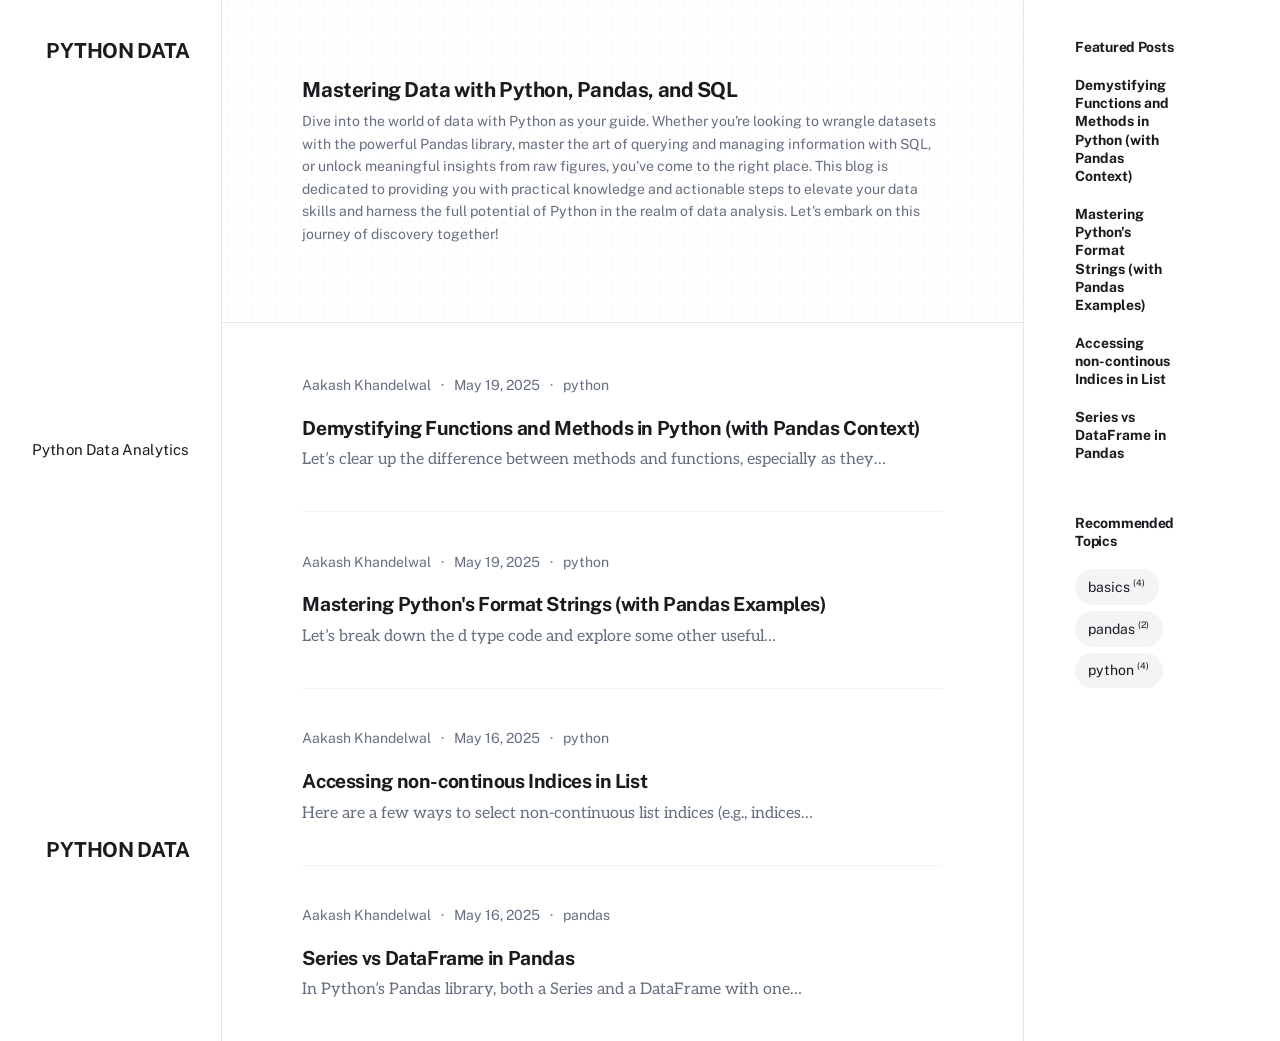
==== commit a8ca9fb8: "Updated from Publii" ====
--- a/index.html
+++ b/index.html
@@ -1,6 +1,6 @@
 <!DOCTYPE html><html lang="en-gb"><head><meta charset="utf-8"><meta http-equiv="X-UA-Compatible" content="IE=edge"><meta name="viewport" content="width=device-width,initial-scale=1"><title>Python Data</title><meta name="generator" content="Publii Open-Source CMS for Static Site"><link rel="canonical" href="https://aakashkh.github.io/python_data/"><link rel="alternate" type="application/atom+xml" href="https://aakashkh.github.io/python_data/feed.xml" title="Python Data - RSS"><link rel="alternate" type="application/json" href="https://aakashkh.github.io/python_data/feed.json" title="Python Data - JSON"><meta property="og:title" content="Python Data"><meta property="og:site_name" content="Python Data"><meta property="og:description" content=""><meta property="og:url" content="https://aakashkh.github.io/python_data/"><meta property="og:type" content="website"><link rel="preload" href="https://aakashkh.github.io/python_data/assets/dynamic/fonts/publicsans/publicsans.woff2" as="font" type="font/woff2" crossorigin><link rel="stylesheet" href="https://aakashkh.github.io/python_data/assets/css/style.css?v=3e08657cf54d503daa85c6de7f95964d"><script type="application/ld+json">{"@context":"http://schema.org","@type":"Organization","name":"Python Data","url":"https://aakashkh.github.io/python_data/"}</script><noscript><style>img[loading] {
                     opacity: 1;
-                }</style></noscript></head><body class="home-template"><div class="container"><div class="left-bar"><div class="left-bar__inner"><header class="header"><a class="logo" href="https://aakashkh.github.io/python_data/">Python Data</a><nav class="navbar"><button class="navbar__toggle" aria-label="Menu" aria-haspopup="true" aria-expanded="false"><span class="navbar__toggle__box"><span class="navbar__toggle__inner">Menu</span></span></button><ul class="navbar__menu"><li><a href="https://aakashkh.github.io/python_data/first-page.html" target="_self" aria-label="Page 1"><span>Page 1</span></a></li><li><a href="https://aakashkh.github.io/python_data/session-2-pandas-data-analytics.html" target="_self" aria-label="Data Cleaning"><span>Data Cleaning</span></a></li></ul></nav><a class="logo logo--atbottom" href="https://aakashkh.github.io/python_data/">Python Data</a></header></div></div><main class="main"><div class="hero"><div class="main__inner"><h1>Mastering Data with Python, Pandas, and SQL</h1><p>Dive into the world of data with Python as your guide. Whether you're looking to wrangle datasets with the powerful Pandas library, master the art of querying and managing information with SQL, or unlock meaningful insights from raw figures, you've come to the right place. This blog is dedicated to providing you with practical knowledge and actionable steps to elevate your data skills and harness the full potential of Python in the realm of data analysis. Let's embark on this journey of discovery together!</p></div></div><div class="main__inner"><article class="c-card"><div class="c-card__meta"><div class="c-card__author"><a href="https://aakashkh.github.io/python_data/authors/aakash-khandelwal/">Aakash Khandelwal</a></div><time datetime="2025-05-19T16:31">May 19, 2025 </time><a href="https://aakashkh.github.io/python_data/tags/python/" class="c-card-tag">python</a></div><header class="c-card__header"><h2 class="c-card__title"><a href="https://aakashkh.github.io/python_data/python-methods-functions-difference.html">Demystifying Functions and Methods in Python (with Pandas Context)</a></h2><p>Let’s clear up the difference between methods and functions, especially as they&hellip;</p></header></article><article class="c-card"><div class="c-card__meta"><div class="c-card__author"><a href="https://aakashkh.github.io/python_data/authors/aakash-khandelwal/">Aakash Khandelwal</a></div><time datetime="2025-05-19T15:22">May 19, 2025 </time><a href="https://aakashkh.github.io/python_data/tags/python/" class="c-card-tag">python</a></div><header class="c-card__header"><h2 class="c-card__title"><a href="https://aakashkh.github.io/python_data/format-strings-python-pandas.html">Mastering Python&#x27;s Format Strings (with Pandas Examples)</a></h2><p>Let’s break down the d type code and explore some other useful&hellip;</p></header></article><article class="c-card"><div class="c-card__meta"><div class="c-card__author"><a href="https://aakashkh.github.io/python_data/authors/aakash-khandelwal/">Aakash Khandelwal</a></div><time datetime="2025-05-16T15:06">May 16, 2025 </time><a href="https://aakashkh.github.io/python_data/tags/python/" class="c-card-tag">python</a></div><header class="c-card__header"><h2 class="c-card__title"><a href="https://aakashkh.github.io/python_data/accessing-non-continous-indices-in-list.html">Accessing non-continous Indices in List</a></h2><p>Here are a few ways to select non-continuous list indices (e.g., indices&hellip;</p></header></article><article class="c-card"><div class="c-card__meta"><div class="c-card__author"><a href="https://aakashkh.github.io/python_data/authors/aakash-khandelwal/">Aakash Khandelwal</a></div><time datetime="2025-05-16T13:18">May 16, 2025 </time><a href="https://aakashkh.github.io/python_data/tags/pandas/" class="c-card-tag">pandas</a></div><header class="c-card__header"><h2 class="c-card__title"><a href="https://aakashkh.github.io/python_data/series-vs-dataframe-in-pandas.html">Series vs DataFrame in Pandas</a></h2><p>In Python’s Pandas library, both a Series and a DataFrame with one&hellip;</p></header></article></div></main><div class="right-bar"><div class="right-bar__inner"><div class="sidebar"><section class="box featured"><h3 class="box__title">Featured Posts</h3><ul class="featured__container"><li class="featured__item"><div><a href="https://aakashkh.github.io/python_data/python-methods-functions-difference.html" class="featured__title">Demystifying Functions and Methods in Python (with Pandas Context)</a></div></li><li class="featured__item"><div><a href="https://aakashkh.github.io/python_data/format-strings-python-pandas.html" class="featured__title">Mastering Python&#x27;s Format Strings (with Pandas Examples)</a></div></li><li class="featured__item"><div><a href="https://aakashkh.github.io/python_data/accessing-non-continous-indices-in-list.html" class="featured__title">Accessing non-continous Indices in List</a></div></li><li class="featured__item"><div><a href="https://aakashkh.github.io/python_data/series-vs-dataframe-in-pandas.html" class="featured__title">Series vs DataFrame in Pandas</a></div></li></ul></section><section class="box tags"><h3 class="box__title">Recommended Topics</h3><ul class="tags__list"><li class="tags__item"><a href="https://aakashkh.github.io/python_data/tags/basics/" class="btn btn--gray">basics <sup>(4)</sup></a></li><li class="tags__item"><a href="https://aakashkh.github.io/python_data/tags/pandas/" class="btn btn--gray">pandas <sup>(2)</sup></a></li><li class="tags__item"><a href="https://aakashkh.github.io/python_data/tags/python/" class="btn btn--gray">python <sup>(4)</sup></a></li></ul></section></div></div></div></div><script defer="defer" src="https://aakashkh.github.io/python_data/assets/js/scripts.min.js?v=b2d91bcadbf5db401b76eb5bb3092eb7"></script><script>var images = document.querySelectorAll('img[loading]');
+                }</style></noscript></head><body class="home-template"><div class="container"><div class="left-bar"><div class="left-bar__inner"><header class="header"><a class="logo" href="https://aakashkh.github.io/python_data/">Python Data</a><nav class="navbar"><button class="navbar__toggle" aria-label="Menu" aria-haspopup="true" aria-expanded="false"><span class="navbar__toggle__box"><span class="navbar__toggle__inner">Menu</span></span></button><ul class="navbar__menu"><li class="has-submenu"><a href="https://aakashkh.github.io/python_data/first-page.html" target="_self" aria-label="Python Data Analytics"><span>Python Data Analytics</span></a></li></ul></nav><a class="logo logo--atbottom" href="https://aakashkh.github.io/python_data/">Python Data</a></header></div></div><main class="main"><div class="hero"><div class="main__inner"><h1>Mastering Data with Python, Pandas, and SQL</h1><p>Dive into the world of data with Python as your guide. Whether you're looking to wrangle datasets with the powerful Pandas library, master the art of querying and managing information with SQL, or unlock meaningful insights from raw figures, you've come to the right place. This blog is dedicated to providing you with practical knowledge and actionable steps to elevate your data skills and harness the full potential of Python in the realm of data analysis. Let's embark on this journey of discovery together!</p></div></div><div class="main__inner"><article class="c-card"><div class="c-card__meta"><div class="c-card__author"><a href="https://aakashkh.github.io/python_data/authors/aakash-khandelwal/">Aakash Khandelwal</a></div><time datetime="2025-05-19T16:31">May 19, 2025 </time><a href="https://aakashkh.github.io/python_data/tags/python/" class="c-card-tag">python</a></div><header class="c-card__header"><h2 class="c-card__title"><a href="https://aakashkh.github.io/python_data/python-methods-functions-difference.html">Demystifying Functions and Methods in Python (with Pandas Context)</a></h2><p>Let’s clear up the difference between methods and functions, especially as they&hellip;</p></header></article><article class="c-card"><div class="c-card__meta"><div class="c-card__author"><a href="https://aakashkh.github.io/python_data/authors/aakash-khandelwal/">Aakash Khandelwal</a></div><time datetime="2025-05-19T15:22">May 19, 2025 </time><a href="https://aakashkh.github.io/python_data/tags/python/" class="c-card-tag">python</a></div><header class="c-card__header"><h2 class="c-card__title"><a href="https://aakashkh.github.io/python_data/format-strings-python-pandas.html">Mastering Python&#x27;s Format Strings (with Pandas Examples)</a></h2><p>Let’s break down the d type code and explore some other useful&hellip;</p></header></article><article class="c-card"><div class="c-card__meta"><div class="c-card__author"><a href="https://aakashkh.github.io/python_data/authors/aakash-khandelwal/">Aakash Khandelwal</a></div><time datetime="2025-05-16T15:06">May 16, 2025 </time><a href="https://aakashkh.github.io/python_data/tags/python/" class="c-card-tag">python</a></div><header class="c-card__header"><h2 class="c-card__title"><a href="https://aakashkh.github.io/python_data/accessing-non-continous-indices-in-list.html">Accessing non-continous Indices in List</a></h2><p>Here are a few ways to select non-continuous list indices (e.g., indices&hellip;</p></header></article><article class="c-card"><div class="c-card__meta"><div class="c-card__author"><a href="https://aakashkh.github.io/python_data/authors/aakash-khandelwal/">Aakash Khandelwal</a></div><time datetime="2025-05-16T13:18">May 16, 2025 </time><a href="https://aakashkh.github.io/python_data/tags/pandas/" class="c-card-tag">pandas</a></div><header class="c-card__header"><h2 class="c-card__title"><a href="https://aakashkh.github.io/python_data/series-vs-dataframe-in-pandas.html">Series vs DataFrame in Pandas</a></h2><p>In Python’s Pandas library, both a Series and a DataFrame with one&hellip;</p></header></article></div></main><div class="right-bar"><div class="right-bar__inner"><div class="sidebar"><section class="box featured"><h3 class="box__title">Featured Posts</h3><ul class="featured__container"><li class="featured__item"><div><a href="https://aakashkh.github.io/python_data/python-methods-functions-difference.html" class="featured__title">Demystifying Functions and Methods in Python (with Pandas Context)</a></div></li><li class="featured__item"><div><a href="https://aakashkh.github.io/python_data/format-strings-python-pandas.html" class="featured__title">Mastering Python&#x27;s Format Strings (with Pandas Examples)</a></div></li><li class="featured__item"><div><a href="https://aakashkh.github.io/python_data/accessing-non-continous-indices-in-list.html" class="featured__title">Accessing non-continous Indices in List</a></div></li><li class="featured__item"><div><a href="https://aakashkh.github.io/python_data/series-vs-dataframe-in-pandas.html" class="featured__title">Series vs DataFrame in Pandas</a></div></li></ul></section><section class="box tags"><h3 class="box__title">Recommended Topics</h3><ul class="tags__list"><li class="tags__item"><a href="https://aakashkh.github.io/python_data/tags/basics/" class="btn btn--gray">basics <sup>(4)</sup></a></li><li class="tags__item"><a href="https://aakashkh.github.io/python_data/tags/pandas/" class="btn btn--gray">pandas <sup>(2)</sup></a></li><li class="tags__item"><a href="https://aakashkh.github.io/python_data/tags/python/" class="btn btn--gray">python <sup>(4)</sup></a></li></ul></section></div></div></div></div><script defer="defer" src="https://aakashkh.github.io/python_data/assets/js/scripts.min.js?v=b2d91bcadbf5db401b76eb5bb3092eb7"></script><script>var images = document.querySelectorAll('img[loading]');
         for (var i = 0; i < images.length; i++) {
             if (images[i].complete) {
                 images[i].classList.add('is-loaded');
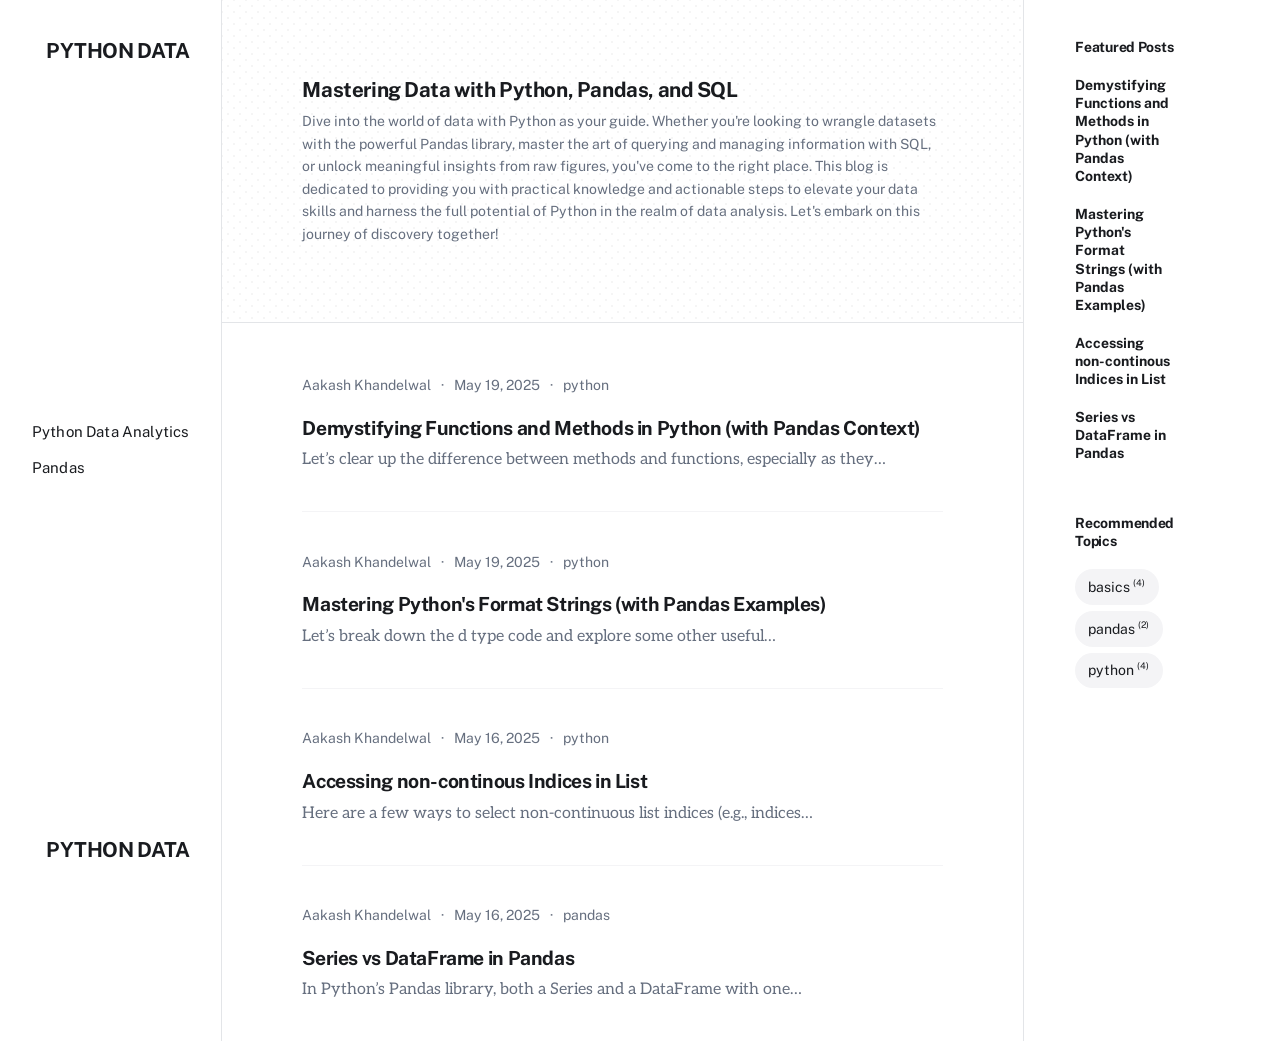
==== commit b6188b98: "Updated from Publii" ====
--- a/index.html
+++ b/index.html
@@ -1,6 +1,6 @@
 <!DOCTYPE html><html lang="en-gb"><head><meta charset="utf-8"><meta http-equiv="X-UA-Compatible" content="IE=edge"><meta name="viewport" content="width=device-width,initial-scale=1"><title>Python Data</title><meta name="generator" content="Publii Open-Source CMS for Static Site"><link rel="canonical" href="https://aakashkh.github.io/python_data/"><link rel="alternate" type="application/atom+xml" href="https://aakashkh.github.io/python_data/feed.xml" title="Python Data - RSS"><link rel="alternate" type="application/json" href="https://aakashkh.github.io/python_data/feed.json" title="Python Data - JSON"><meta property="og:title" content="Python Data"><meta property="og:site_name" content="Python Data"><meta property="og:description" content=""><meta property="og:url" content="https://aakashkh.github.io/python_data/"><meta property="og:type" content="website"><link rel="preload" href="https://aakashkh.github.io/python_data/assets/dynamic/fonts/publicsans/publicsans.woff2" as="font" type="font/woff2" crossorigin><link rel="stylesheet" href="https://aakashkh.github.io/python_data/assets/css/style.css?v=3e08657cf54d503daa85c6de7f95964d"><script type="application/ld+json">{"@context":"http://schema.org","@type":"Organization","name":"Python Data","url":"https://aakashkh.github.io/python_data/"}</script><noscript><style>img[loading] {
                     opacity: 1;
-                }</style></noscript></head><body class="home-template"><div class="container"><div class="left-bar"><div class="left-bar__inner"><header class="header"><a class="logo" href="https://aakashkh.github.io/python_data/">Python Data</a><nav class="navbar"><button class="navbar__toggle" aria-label="Menu" aria-haspopup="true" aria-expanded="false"><span class="navbar__toggle__box"><span class="navbar__toggle__inner">Menu</span></span></button><ul class="navbar__menu"><li class="has-submenu"><a href="https://aakashkh.github.io/python_data/first-page.html" target="_self" aria-label="Python Data Analytics"><span>Python Data Analytics</span></a></li></ul></nav><a class="logo logo--atbottom" href="https://aakashkh.github.io/python_data/">Python Data</a></header></div></div><main class="main"><div class="hero"><div class="main__inner"><h1>Mastering Data with Python, Pandas, and SQL</h1><p>Dive into the world of data with Python as your guide. Whether you're looking to wrangle datasets with the powerful Pandas library, master the art of querying and managing information with SQL, or unlock meaningful insights from raw figures, you've come to the right place. This blog is dedicated to providing you with practical knowledge and actionable steps to elevate your data skills and harness the full potential of Python in the realm of data analysis. Let's embark on this journey of discovery together!</p></div></div><div class="main__inner"><article class="c-card"><div class="c-card__meta"><div class="c-card__author"><a href="https://aakashkh.github.io/python_data/authors/aakash-khandelwal/">Aakash Khandelwal</a></div><time datetime="2025-05-19T16:31">May 19, 2025 </time><a href="https://aakashkh.github.io/python_data/tags/python/" class="c-card-tag">python</a></div><header class="c-card__header"><h2 class="c-card__title"><a href="https://aakashkh.github.io/python_data/python-methods-functions-difference.html">Demystifying Functions and Methods in Python (with Pandas Context)</a></h2><p>Let’s clear up the difference between methods and functions, especially as they&hellip;</p></header></article><article class="c-card"><div class="c-card__meta"><div class="c-card__author"><a href="https://aakashkh.github.io/python_data/authors/aakash-khandelwal/">Aakash Khandelwal</a></div><time datetime="2025-05-19T15:22">May 19, 2025 </time><a href="https://aakashkh.github.io/python_data/tags/python/" class="c-card-tag">python</a></div><header class="c-card__header"><h2 class="c-card__title"><a href="https://aakashkh.github.io/python_data/format-strings-python-pandas.html">Mastering Python&#x27;s Format Strings (with Pandas Examples)</a></h2><p>Let’s break down the d type code and explore some other useful&hellip;</p></header></article><article class="c-card"><div class="c-card__meta"><div class="c-card__author"><a href="https://aakashkh.github.io/python_data/authors/aakash-khandelwal/">Aakash Khandelwal</a></div><time datetime="2025-05-16T15:06">May 16, 2025 </time><a href="https://aakashkh.github.io/python_data/tags/python/" class="c-card-tag">python</a></div><header class="c-card__header"><h2 class="c-card__title"><a href="https://aakashkh.github.io/python_data/accessing-non-continous-indices-in-list.html">Accessing non-continous Indices in List</a></h2><p>Here are a few ways to select non-continuous list indices (e.g., indices&hellip;</p></header></article><article class="c-card"><div class="c-card__meta"><div class="c-card__author"><a href="https://aakashkh.github.io/python_data/authors/aakash-khandelwal/">Aakash Khandelwal</a></div><time datetime="2025-05-16T13:18">May 16, 2025 </time><a href="https://aakashkh.github.io/python_data/tags/pandas/" class="c-card-tag">pandas</a></div><header class="c-card__header"><h2 class="c-card__title"><a href="https://aakashkh.github.io/python_data/series-vs-dataframe-in-pandas.html">Series vs DataFrame in Pandas</a></h2><p>In Python’s Pandas library, both a Series and a DataFrame with one&hellip;</p></header></article></div></main><div class="right-bar"><div class="right-bar__inner"><div class="sidebar"><section class="box featured"><h3 class="box__title">Featured Posts</h3><ul class="featured__container"><li class="featured__item"><div><a href="https://aakashkh.github.io/python_data/python-methods-functions-difference.html" class="featured__title">Demystifying Functions and Methods in Python (with Pandas Context)</a></div></li><li class="featured__item"><div><a href="https://aakashkh.github.io/python_data/format-strings-python-pandas.html" class="featured__title">Mastering Python&#x27;s Format Strings (with Pandas Examples)</a></div></li><li class="featured__item"><div><a href="https://aakashkh.github.io/python_data/accessing-non-continous-indices-in-list.html" class="featured__title">Accessing non-continous Indices in List</a></div></li><li class="featured__item"><div><a href="https://aakashkh.github.io/python_data/series-vs-dataframe-in-pandas.html" class="featured__title">Series vs DataFrame in Pandas</a></div></li></ul></section><section class="box tags"><h3 class="box__title">Recommended Topics</h3><ul class="tags__list"><li class="tags__item"><a href="https://aakashkh.github.io/python_data/tags/basics/" class="btn btn--gray">basics <sup>(4)</sup></a></li><li class="tags__item"><a href="https://aakashkh.github.io/python_data/tags/pandas/" class="btn btn--gray">pandas <sup>(2)</sup></a></li><li class="tags__item"><a href="https://aakashkh.github.io/python_data/tags/python/" class="btn btn--gray">python <sup>(4)</sup></a></li></ul></section></div></div></div></div><script defer="defer" src="https://aakashkh.github.io/python_data/assets/js/scripts.min.js?v=b2d91bcadbf5db401b76eb5bb3092eb7"></script><script>var images = document.querySelectorAll('img[loading]');
+                }</style></noscript></head><body class="home-template"><div class="container"><div class="left-bar"><div class="left-bar__inner"><header class="header"><a class="logo" href="https://aakashkh.github.io/python_data/">Python Data</a><nav class="navbar"><button class="navbar__toggle" aria-label="Menu" aria-haspopup="true" aria-expanded="false"><span class="navbar__toggle__box"><span class="navbar__toggle__inner">Menu</span></span></button><ul class="navbar__menu"><li><a href="https://aakashkh.github.io/python_data/first-page.html" target="_self" aria-label="Python Data Analytics"><span>Python Data Analytics</span></a></li><li><a href="https://aakashkh.github.io/python_data/session-2-pandas-data-analytics.html" target="_blank" aria-label="Pandas"><span>Pandas</span></a></li></ul></nav><a class="logo logo--atbottom" href="https://aakashkh.github.io/python_data/">Python Data</a></header></div></div><main class="main"><div class="hero"><div class="main__inner"><h1>Mastering Data with Python, Pandas, and SQL</h1><p>Dive into the world of data with Python as your guide. Whether you're looking to wrangle datasets with the powerful Pandas library, master the art of querying and managing information with SQL, or unlock meaningful insights from raw figures, you've come to the right place. This blog is dedicated to providing you with practical knowledge and actionable steps to elevate your data skills and harness the full potential of Python in the realm of data analysis. Let's embark on this journey of discovery together!</p></div></div><div class="main__inner"><article class="c-card"><div class="c-card__meta"><div class="c-card__author"><a href="https://aakashkh.github.io/python_data/authors/aakash-khandelwal/">Aakash Khandelwal</a></div><time datetime="2025-05-19T16:31">May 19, 2025 </time><a href="https://aakashkh.github.io/python_data/tags/python/" class="c-card-tag">python</a></div><header class="c-card__header"><h2 class="c-card__title"><a href="https://aakashkh.github.io/python_data/python-methods-functions-difference.html">Demystifying Functions and Methods in Python (with Pandas Context)</a></h2><p>Let’s clear up the difference between methods and functions, especially as they&hellip;</p></header></article><article class="c-card"><div class="c-card__meta"><div class="c-card__author"><a href="https://aakashkh.github.io/python_data/authors/aakash-khandelwal/">Aakash Khandelwal</a></div><time datetime="2025-05-19T15:22">May 19, 2025 </time><a href="https://aakashkh.github.io/python_data/tags/python/" class="c-card-tag">python</a></div><header class="c-card__header"><h2 class="c-card__title"><a href="https://aakashkh.github.io/python_data/format-strings-python-pandas.html">Mastering Python&#x27;s Format Strings (with Pandas Examples)</a></h2><p>Let’s break down the d type code and explore some other useful&hellip;</p></header></article><article class="c-card"><div class="c-card__meta"><div class="c-card__author"><a href="https://aakashkh.github.io/python_data/authors/aakash-khandelwal/">Aakash Khandelwal</a></div><time datetime="2025-05-16T15:06">May 16, 2025 </time><a href="https://aakashkh.github.io/python_data/tags/python/" class="c-card-tag">python</a></div><header class="c-card__header"><h2 class="c-card__title"><a href="https://aakashkh.github.io/python_data/accessing-non-continous-indices-in-list.html">Accessing non-continous Indices in List</a></h2><p>Here are a few ways to select non-continuous list indices (e.g., indices&hellip;</p></header></article><article class="c-card"><div class="c-card__meta"><div class="c-card__author"><a href="https://aakashkh.github.io/python_data/authors/aakash-khandelwal/">Aakash Khandelwal</a></div><time datetime="2025-05-16T13:18">May 16, 2025 </time><a href="https://aakashkh.github.io/python_data/tags/pandas/" class="c-card-tag">pandas</a></div><header class="c-card__header"><h2 class="c-card__title"><a href="https://aakashkh.github.io/python_data/series-vs-dataframe-in-pandas.html">Series vs DataFrame in Pandas</a></h2><p>In Python’s Pandas library, both a Series and a DataFrame with one&hellip;</p></header></article></div></main><div class="right-bar"><div class="right-bar__inner"><div class="sidebar"><section class="box featured"><h3 class="box__title">Featured Posts</h3><ul class="featured__container"><li class="featured__item"><div><a href="https://aakashkh.github.io/python_data/python-methods-functions-difference.html" class="featured__title">Demystifying Functions and Methods in Python (with Pandas Context)</a></div></li><li class="featured__item"><div><a href="https://aakashkh.github.io/python_data/format-strings-python-pandas.html" class="featured__title">Mastering Python&#x27;s Format Strings (with Pandas Examples)</a></div></li><li class="featured__item"><div><a href="https://aakashkh.github.io/python_data/accessing-non-continous-indices-in-list.html" class="featured__title">Accessing non-continous Indices in List</a></div></li><li class="featured__item"><div><a href="https://aakashkh.github.io/python_data/series-vs-dataframe-in-pandas.html" class="featured__title">Series vs DataFrame in Pandas</a></div></li></ul></section><section class="box tags"><h3 class="box__title">Recommended Topics</h3><ul class="tags__list"><li class="tags__item"><a href="https://aakashkh.github.io/python_data/tags/basics/" class="btn btn--gray">basics <sup>(4)</sup></a></li><li class="tags__item"><a href="https://aakashkh.github.io/python_data/tags/pandas/" class="btn btn--gray">pandas <sup>(2)</sup></a></li><li class="tags__item"><a href="https://aakashkh.github.io/python_data/tags/python/" class="btn btn--gray">python <sup>(4)</sup></a></li></ul></section></div></div></div></div><script defer="defer" src="https://aakashkh.github.io/python_data/assets/js/scripts.min.js?v=b2d91bcadbf5db401b76eb5bb3092eb7"></script><script>var images = document.querySelectorAll('img[loading]');
         for (var i = 0; i < images.length; i++) {
             if (images[i].complete) {
                 images[i].classList.add('is-loaded');
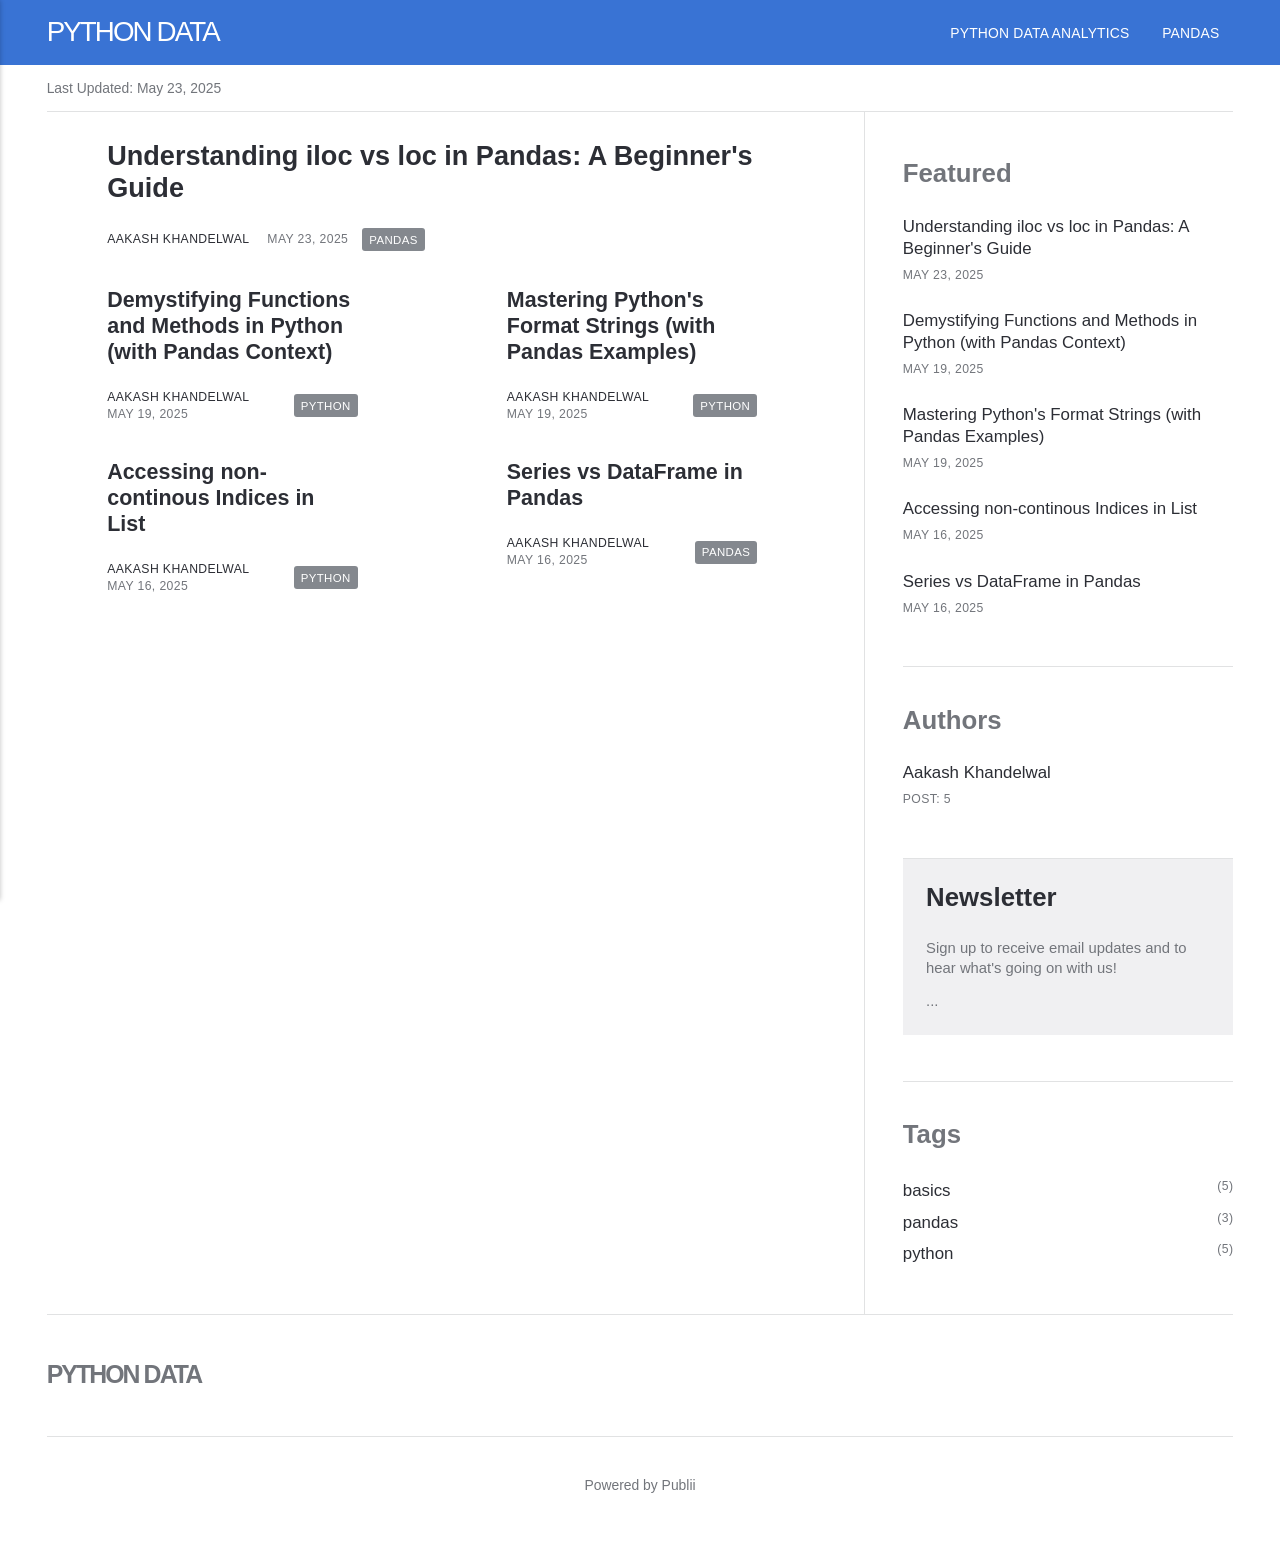
==== commit 8de3623b: "Updated from Publii" ====
--- a/index.html
+++ b/index.html
@@ -1,12 +1,18 @@
-<!DOCTYPE html><html lang="en-gb"><head><meta charset="utf-8"><meta http-equiv="X-UA-Compatible" content="IE=edge"><meta name="viewport" content="width=device-width,initial-scale=1"><title>Python Data</title><meta name="generator" content="Publii Open-Source CMS for Static Site"><link rel="canonical" href="https://aakashkh.github.io/python_data/"><link rel="alternate" type="application/atom+xml" href="https://aakashkh.github.io/python_data/feed.xml" title="Python Data - RSS"><link rel="alternate" type="application/json" href="https://aakashkh.github.io/python_data/feed.json" title="Python Data - JSON"><meta property="og:title" content="Python Data"><meta property="og:site_name" content="Python Data"><meta property="og:description" content=""><meta property="og:url" content="https://aakashkh.github.io/python_data/"><meta property="og:type" content="website"><link rel="preload" href="https://aakashkh.github.io/python_data/assets/dynamic/fonts/publicsans/publicsans.woff2" as="font" type="font/woff2" crossorigin><link rel="stylesheet" href="https://aakashkh.github.io/python_data/assets/css/style.css?v=3e08657cf54d503daa85c6de7f95964d"><script type="application/ld+json">{"@context":"http://schema.org","@type":"Organization","name":"Python Data","url":"https://aakashkh.github.io/python_data/"}</script><noscript><style>img[loading] {
-                    opacity: 1;
-                }</style></noscript></head><body class="home-template"><div class="container"><div class="left-bar"><div class="left-bar__inner"><header class="header"><a class="logo" href="https://aakashkh.github.io/python_data/">Python Data</a><nav class="navbar"><button class="navbar__toggle" aria-label="Menu" aria-haspopup="true" aria-expanded="false"><span class="navbar__toggle__box"><span class="navbar__toggle__inner">Menu</span></span></button><ul class="navbar__menu"><li><a href="https://aakashkh.github.io/python_data/first-page.html" target="_self" aria-label="Python Data Analytics"><span>Python Data Analytics</span></a></li><li><a href="https://aakashkh.github.io/python_data/session-2-pandas-data-analytics.html" target="_blank" aria-label="Pandas"><span>Pandas</span></a></li></ul></nav><a class="logo logo--atbottom" href="https://aakashkh.github.io/python_data/">Python Data</a></header></div></div><main class="main"><div class="hero"><div class="main__inner"><h1>Mastering Data with Python, Pandas, and SQL</h1><p>Dive into the world of data with Python as your guide. Whether you're looking to wrangle datasets with the powerful Pandas library, master the art of querying and managing information with SQL, or unlock meaningful insights from raw figures, you've come to the right place. This blog is dedicated to providing you with practical knowledge and actionable steps to elevate your data skills and harness the full potential of Python in the realm of data analysis. Let's embark on this journey of discovery together!</p></div></div><div class="main__inner"><article class="c-card"><div class="c-card__meta"><div class="c-card__author"><a href="https://aakashkh.github.io/python_data/authors/aakash-khandelwal/">Aakash Khandelwal</a></div><time datetime="2025-05-19T16:31">May 19, 2025 </time><a href="https://aakashkh.github.io/python_data/tags/python/" class="c-card-tag">python</a></div><header class="c-card__header"><h2 class="c-card__title"><a href="https://aakashkh.github.io/python_data/python-methods-functions-difference.html">Demystifying Functions and Methods in Python (with Pandas Context)</a></h2><p>Let’s clear up the difference between methods and functions, especially as they&hellip;</p></header></article><article class="c-card"><div class="c-card__meta"><div class="c-card__author"><a href="https://aakashkh.github.io/python_data/authors/aakash-khandelwal/">Aakash Khandelwal</a></div><time datetime="2025-05-19T15:22">May 19, 2025 </time><a href="https://aakashkh.github.io/python_data/tags/python/" class="c-card-tag">python</a></div><header class="c-card__header"><h2 class="c-card__title"><a href="https://aakashkh.github.io/python_data/format-strings-python-pandas.html">Mastering Python&#x27;s Format Strings (with Pandas Examples)</a></h2><p>Let’s break down the d type code and explore some other useful&hellip;</p></header></article><article class="c-card"><div class="c-card__meta"><div class="c-card__author"><a href="https://aakashkh.github.io/python_data/authors/aakash-khandelwal/">Aakash Khandelwal</a></div><time datetime="2025-05-16T15:06">May 16, 2025 </time><a href="https://aakashkh.github.io/python_data/tags/python/" class="c-card-tag">python</a></div><header class="c-card__header"><h2 class="c-card__title"><a href="https://aakashkh.github.io/python_data/accessing-non-continous-indices-in-list.html">Accessing non-continous Indices in List</a></h2><p>Here are a few ways to select non-continuous list indices (e.g., indices&hellip;</p></header></article><article class="c-card"><div class="c-card__meta"><div class="c-card__author"><a href="https://aakashkh.github.io/python_data/authors/aakash-khandelwal/">Aakash Khandelwal</a></div><time datetime="2025-05-16T13:18">May 16, 2025 </time><a href="https://aakashkh.github.io/python_data/tags/pandas/" class="c-card-tag">pandas</a></div><header class="c-card__header"><h2 class="c-card__title"><a href="https://aakashkh.github.io/python_data/series-vs-dataframe-in-pandas.html">Series vs DataFrame in Pandas</a></h2><p>In Python’s Pandas library, both a Series and a DataFrame with one&hellip;</p></header></article></div></main><div class="right-bar"><div class="right-bar__inner"><div class="sidebar"><section class="box featured"><h3 class="box__title">Featured Posts</h3><ul class="featured__container"><li class="featured__item"><div><a href="https://aakashkh.github.io/python_data/python-methods-functions-difference.html" class="featured__title">Demystifying Functions and Methods in Python (with Pandas Context)</a></div></li><li class="featured__item"><div><a href="https://aakashkh.github.io/python_data/format-strings-python-pandas.html" class="featured__title">Mastering Python&#x27;s Format Strings (with Pandas Examples)</a></div></li><li class="featured__item"><div><a href="https://aakashkh.github.io/python_data/accessing-non-continous-indices-in-list.html" class="featured__title">Accessing non-continous Indices in List</a></div></li><li class="featured__item"><div><a href="https://aakashkh.github.io/python_data/series-vs-dataframe-in-pandas.html" class="featured__title">Series vs DataFrame in Pandas</a></div></li></ul></section><section class="box tags"><h3 class="box__title">Recommended Topics</h3><ul class="tags__list"><li class="tags__item"><a href="https://aakashkh.github.io/python_data/tags/basics/" class="btn btn--gray">basics <sup>(4)</sup></a></li><li class="tags__item"><a href="https://aakashkh.github.io/python_data/tags/pandas/" class="btn btn--gray">pandas <sup>(2)</sup></a></li><li class="tags__item"><a href="https://aakashkh.github.io/python_data/tags/python/" class="btn btn--gray">python <sup>(4)</sup></a></li></ul></section></div></div></div></div><script defer="defer" src="https://aakashkh.github.io/python_data/assets/js/scripts.min.js?v=b2d91bcadbf5db401b76eb5bb3092eb7"></script><script>var images = document.querySelectorAll('img[loading]');
-        for (var i = 0; i < images.length; i++) {
-            if (images[i].complete) {
-                images[i].classList.add('is-loaded');
-            } else {
-                images[i].addEventListener('load', function () {
-                    this.classList.add('is-loaded');
-                }, false);
-            }
-        }</script></body></html>+<!DOCTYPE html><html lang="en-gb"><head><meta charset="utf-8"><meta http-equiv="X-UA-Compatible" content="IE=edge"><meta name="viewport" content="width=device-width,initial-scale=1"><title>Python Data</title><meta name="generator" content="Publii Open-Source CMS for Static Site"><link rel="canonical" href="https://aakashkh.github.io/python_data/"><link rel="alternate" type="application/atom+xml" href="https://aakashkh.github.io/python_data/feed.xml" title="Python Data - RSS"><link rel="alternate" type="application/json" href="https://aakashkh.github.io/python_data/feed.json" title="Python Data - JSON"><meta property="og:title" content="Python Data"><meta property="og:site_name" content="Python Data"><meta property="og:description" content=""><meta property="og:url" content="https://aakashkh.github.io/python_data/"><meta property="og:type" content="website"><link rel="stylesheet" href="https://aakashkh.github.io/python_data/assets/css/style.css?v=7b94ce67b508f2453b2c0cf478d7931b"><script type="application/ld+json">{"@context":"http://schema.org","@type":"Organization","name":"Python Data","url":"https://aakashkh.github.io/python_data/"}</script><style>.u-tag--basics{--badge-bg:#84888E;--badge-txt:#FFFFFF;}.u-tag--pandas{--badge-bg:#84888E;--badge-txt:#FFFFFF;}.u-tag--python{--badge-bg:#84888E;--badge-txt:#FFFFFF;}</style><noscript><style>img[loading]{opacity:1;}</style></noscript></head><body class="home-template"><header class="topbar" id="js-header"><div class="topbar__inner"><a class="logo" href="https://aakashkh.github.io/python_data/">Python Data</a><nav class="navbar"><button class="navbar__toggle" aria-label="Menu" aria-haspopup="true" aria-expanded="false"><span class="navbar__toggle-box"><span class="navbar__toggle-inner">Menu</span></span></button><ul class="navbar__menu"><li><a href="https://aakashkh.github.io/python_data/first-page.html" target="_self">Python Data Analytics</a></li><li><a href="https://aakashkh.github.io/python_data/session-2-pandas-data-analytics.html" target="_blank">Pandas</a></li></ul></nav></div></header><div class="main-content"><div class="infobar"><div class="infobar__update">Last Updated: <time datetime="2025-05-23T17:48">May 23, 2025</time></div></div><main class="main l-grid l-grid--2col-1-4"><article class="c-card"><div class="c-card__wrapper"><header class="u-header"><h1 class="c-card__title"><a href="https://aakashkh.github.io/python_data/understanding-iloc-vs-loc-in-pandas-a-beginners-guide.html">Understanding iloc vs loc in Pandas: A Beginner&#x27;s Guide</a></h1><div class="u-header__meta u-small"><div><a href="https://aakashkh.github.io/python_data/authors/aakash-khandelwal/" title="Aakash Khandelwal">Aakash Khandelwal</a> <time datetime="2025-05-23T17:44">May 23, 2025</time></div><a href="https://aakashkh.github.io/python_data/tags/pandas/" class="u-tag u-tag--pandas">pandas</a></div></header></div></article><article class="c-card"><div class="c-card__wrapper"><header class="u-header"><h2 class="h5 c-card__title"><a href="https://aakashkh.github.io/python_data/python-methods-functions-difference.html">Demystifying Functions and Methods in Python (with Pandas Context)</a></h2><div class="u-header__meta u-small"><div><a href="https://aakashkh.github.io/python_data/authors/aakash-khandelwal/" title="Aakash Khandelwal">Aakash Khandelwal</a> <time datetime="2025-05-19T16:31">May 19, 2025</time></div><a href="https://aakashkh.github.io/python_data/tags/python/" class="u-tag u-tag--python">python</a></div></header></div></article><article class="c-card"><div class="c-card__wrapper"><header class="u-header"><h2 class="h5 c-card__title"><a href="https://aakashkh.github.io/python_data/format-strings-python-pandas.html">Mastering Python&#x27;s Format Strings (with Pandas Examples)</a></h2><div class="u-header__meta u-small"><div><a href="https://aakashkh.github.io/python_data/authors/aakash-khandelwal/" title="Aakash Khandelwal">Aakash Khandelwal</a> <time datetime="2025-05-19T15:22">May 19, 2025</time></div><a href="https://aakashkh.github.io/python_data/tags/python/" class="u-tag u-tag--python">python</a></div></header></div></article><article class="c-card"><div class="c-card__wrapper"><header class="u-header"><h2 class="h5 c-card__title"><a href="https://aakashkh.github.io/python_data/accessing-non-continous-indices-in-list.html">Accessing non-continous Indices in List</a></h2><div class="u-header__meta u-small"><div><a href="https://aakashkh.github.io/python_data/authors/aakash-khandelwal/" title="Aakash Khandelwal">Aakash Khandelwal</a> <time datetime="2025-05-16T15:06">May 16, 2025</time></div><a href="https://aakashkh.github.io/python_data/tags/python/" class="u-tag u-tag--python">python</a></div></header></div></article><article class="c-card"><div class="c-card__wrapper"><header class="u-header"><h2 class="h5 c-card__title"><a href="https://aakashkh.github.io/python_data/series-vs-dataframe-in-pandas.html">Series vs DataFrame in Pandas</a></h2><div class="u-header__meta u-small"><div><a href="https://aakashkh.github.io/python_data/authors/aakash-khandelwal/" title="Aakash Khandelwal">Aakash Khandelwal</a> <time datetime="2025-05-16T13:18">May 16, 2025</time></div><a href="https://aakashkh.github.io/python_data/tags/pandas/" class="u-tag u-tag--pandas">pandas</a></div></header></div></article></main><div class="sidebar"><section class="box featured"><h3 class="box__title">Featured</h3><ul class="featured__container"><li class="featured__item"><div><a href="https://aakashkh.github.io/python_data/understanding-iloc-vs-loc-in-pandas-a-beginners-guide.html" class="featured__title">Understanding iloc vs loc in Pandas: A Beginner&#x27;s Guide</a> <time class="u-small" datetime="2025-05-23T17:44">May 23, 2025</time></div></li><li class="featured__item"><div><a href="https://aakashkh.github.io/python_data/python-methods-functions-difference.html" class="featured__title">Demystifying Functions and Methods in Python (with Pandas Context)</a> <time class="u-small" datetime="2025-05-19T16:31">May 19, 2025</time></div></li><li class="featured__item"><div><a href="https://aakashkh.github.io/python_data/format-strings-python-pandas.html" class="featured__title">Mastering Python&#x27;s Format Strings (with Pandas Examples)</a> <time class="u-small" datetime="2025-05-19T15:22">May 19, 2025</time></div></li><li class="featured__item"><div><a href="https://aakashkh.github.io/python_data/accessing-non-continous-indices-in-list.html" class="featured__title">Accessing non-continous Indices in List</a> <time class="u-small" datetime="2025-05-16T15:06">May 16, 2025</time></div></li><li class="featured__item"><div><a href="https://aakashkh.github.io/python_data/series-vs-dataframe-in-pandas.html" class="featured__title">Series vs DataFrame in Pandas</a> <time class="u-small" datetime="2025-05-16T13:18">May 16, 2025</time></div></li></ul></section><section class="box authors"><h3 class="box__title">Authors</h3><ul class="authors__cotainer"><li class="authors__item"><div><a href="https://aakashkh.github.io/python_data/authors/aakash-khandelwal/" class="authors__title">Aakash Khandelwal</a> <span class="u-small">Post: 5</span></div></li></ul></section><section class="newsletter box box--gray"><h3 class="box__title">Newsletter</h3><p class="newsletter__description">Sign up to receive email updates and to hear what's going on with us!</p><form>...</form></section><section class="box"><h3 class="box__title">Tags</h3><ul class="tags"><li><a href="https://aakashkh.github.io/python_data/tags/basics/">basics</a> <span class="u-small">(5)</span></li><li><a href="https://aakashkh.github.io/python_data/tags/pandas/">pandas</a> <span class="u-small">(3)</span></li><li><a href="https://aakashkh.github.io/python_data/tags/python/">python</a> <span class="u-small">(5)</span></li></ul></section></div><footer class="footer"><a class="footer__logo" href="https://aakashkh.github.io/python_data/">Python Data</a><nav><ul class="footer__nav"></ul></nav><div class="footer__copyright">Powered by Publii</div></footer></div><script>window.publiiThemeMenuConfig = {    
+        mobileMenuMode: 'sidebar',
+        animationSpeed: 300,
+        submenuWidth: 'auto',
+        doubleClickTime: 500,
+        mobileMenuExpandableSubmenus: true, 
+        relatedContainerForOverlayMenuSelector: '.navbar',
+   };</script><script defer="defer" src="https://aakashkh.github.io/python_data/assets/js/scripts.min.js?v=18a65c58aef57c0287e0f0609f3389a9"></script><script>var images = document.querySelectorAll('img[loading]');
+
+      for (var i = 0; i < images.length; i++) {
+         if (images[i].complete) {
+               images[i].classList.add('is-loaded');
+         } else {
+               images[i].addEventListener('load', function () {
+                  this.classList.add('is-loaded');
+               }, false);
+         }
+      }</script></body></html>
